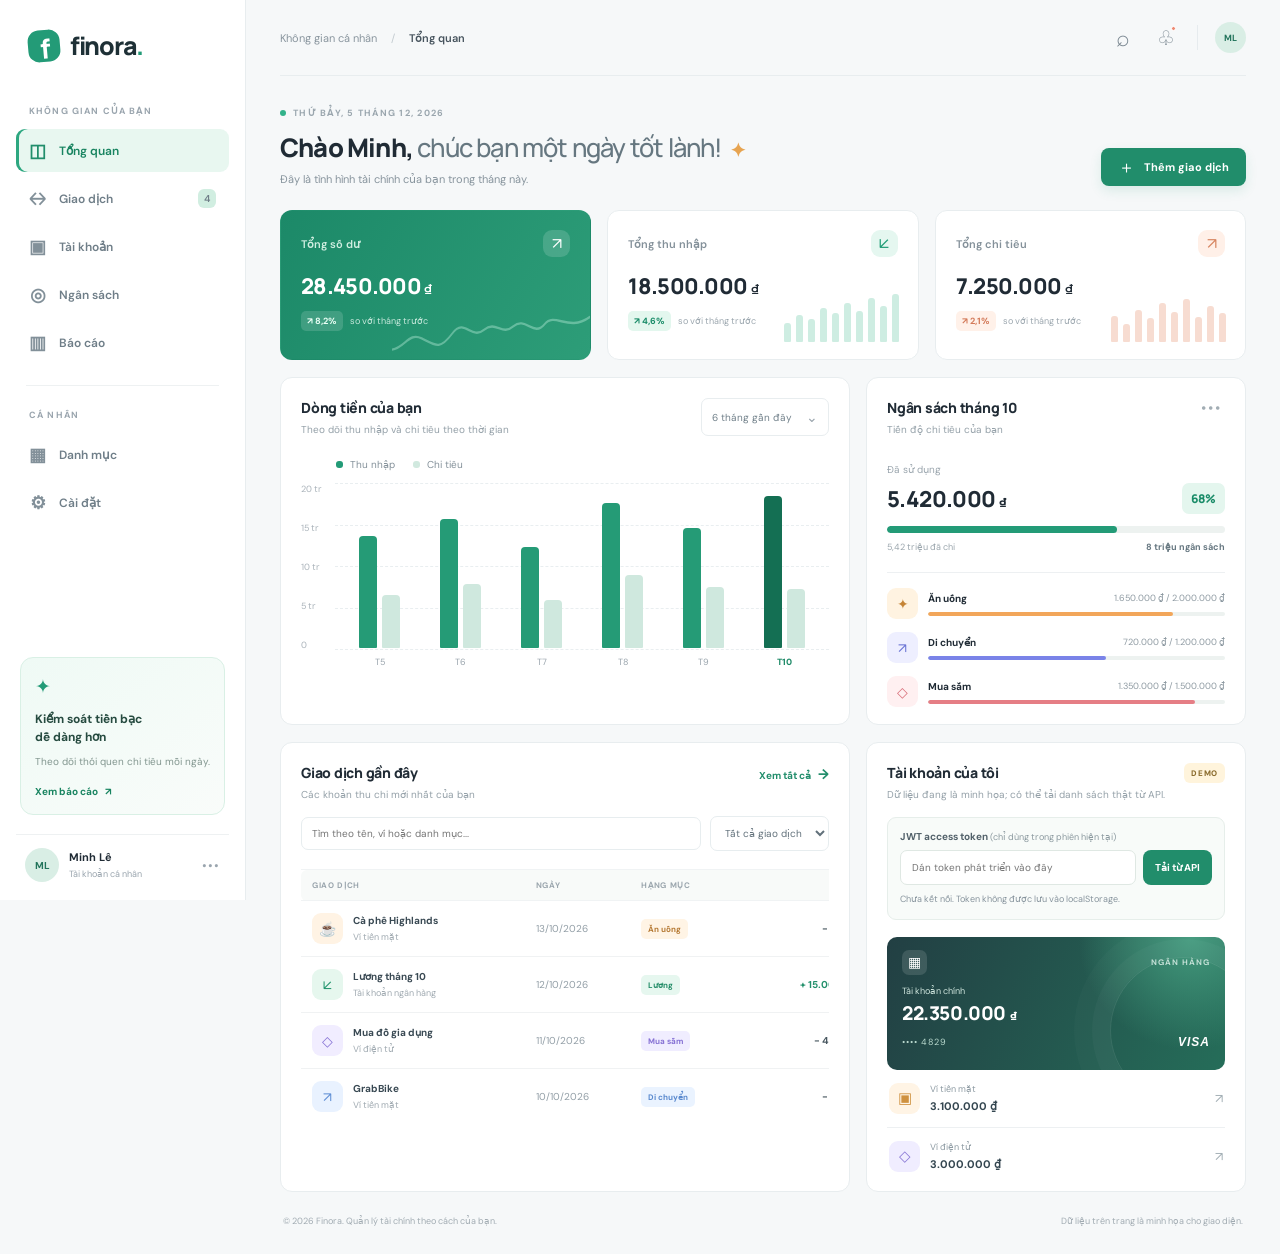
==== frontend-prototype/index.html @ c59db310 "debug v1" ====
<!DOCTYPE html>
<html lang="vi">
<head>
  <meta charset="UTF-8" />
  <meta name="viewport" content="width=device-width, initial-scale=1.0" />
  <title>Finora — Quản lý chi tiêu</title>
  <link rel="stylesheet" href="style.css" />
</head>
<body>
  <div class="app-shell">
    <aside class="sidebar">
      <a class="brand" href="#" aria-label="Finora trang chủ">
        <span class="brand-mark">f</span>
        <span>finora<span class="brand-dot">.</span></span>
      </a>

      <div class="workspace-label">KHÔNG GIAN CỦA BẠN</div>
      <nav class="main-nav" aria-label="Điều hướng chính">
        <a class="nav-item active" href="#overview"><span class="nav-icon">◫</span><span>Tổng quan</span></a>
        <a class="nav-item" href="#transactions"><span class="nav-icon">↔</span><span>Giao dịch</span><span class="nav-count">8</span></a>
        <a class="nav-item" href="#accounts"><span class="nav-icon">▣</span><span>Tài khoản</span></a>
        <a class="nav-item" href="#budgets"><span class="nav-icon">◎</span><span>Ngân sách</span></a>
        <a class="nav-item" href="#reports"><span class="nav-icon">▥</span><span>Báo cáo</span></a>
      </nav>

      <div class="sidebar-separator"></div>
      <div class="workspace-label">CÁ NHÂN</div>
      <nav class="main-nav" aria-label="Cài đặt">
        <a class="nav-item" href="#categories"><span class="nav-icon">▦</span><span>Danh mục</span></a>
        <a class="nav-item" href="#settings"><span class="nav-icon">⚙</span><span>Cài đặt</span></a>
      </nav>

      <div class="sidebar-bottom">
        <div class="help-card">
          <div class="help-icon">✦</div>
          <div class="help-title">Kiểm soát tiền bạc<br />dễ dàng hơn</div>
          <p>Theo dõi thói quen chi tiêu mỗi ngày.</p>
          <a href="#reports">Xem báo cáo <span>↗</span></a>
        </div>
        <div class="profile">
          <div class="avatar">ML</div>
          <div class="profile-copy"><strong>Minh Lê</strong><span>Tài khoản cá nhân</span></div>
          <span class="profile-more">•••</span>
        </div>
      </div>
    </aside>

    <main class="main-content" id="overview">
      <header class="topbar">
        <div class="breadcrumbs">Không gian cá nhân <span>/</span> <strong>Tổng quan</strong></div>
        <div class="top-actions">
          <button class="icon-button" id="searchToggle" type="button" aria-label="Tìm kiếm" aria-expanded="false">⌕</button>
          <button class="icon-button notification" id="notificationButton" type="button" aria-label="Thông báo">♧<i></i></button>
          <div class="quick-search" id="quickSearchPanel" hidden><input id="globalSearch" type="search" placeholder="Tìm giao dịch..." aria-label="Tìm giao dịch toàn trang"></div>
          <div class="top-divider"></div>
          <div class="mini-avatar">ML</div>
        </div>
      </header>

      <section class="welcome-row">
        <div>
          <div class="eyebrow"><span class="eyebrow-dot"></span> <span id="todayLabel">ĐANG TẢI NGÀY...</span></div>
          <h1>Chào Minh, <span>chúc bạn một ngày tốt lành!</span> <span class="wave">✦</span></h1>
          <p class="subtitle">Đây là tình hình tài chính của bạn trong tháng này.</p>
        </div>
        <button class="primary-button" id="addTransactionBtn" type="button"><span>＋</span> Thêm giao dịch</button>
      </section>

      <section class="summary-grid" aria-label="Tóm tắt tài chính">
        <article class="summary-card balance-card">
          <div class="card-top"><span class="card-label">Tổng số dư</span><span class="card-symbol balance-symbol">↗</span></div>
          <div class="amount" id="balanceAmount">28.450.000 <small>₫</small></div>
          <div class="summary-bottom"><span class="trend positive">↗ 8,2%</span><span>so với tháng trước</span></div>
          <div class="balance-sparkline" aria-hidden="true"><svg viewBox="0 0 300 48" preserveAspectRatio="none"><path d="M0 37 C20 35 25 18 45 25 S72 38 91 20 S120 27 139 16 S166 23 184 12 S215 24 231 10 S267 19 300 2" fill="none" stroke="currentColor" stroke-width="2.5" stroke-linecap="round"/></svg></div>
        </article>
        <article class="summary-card">
          <div class="card-top"><span class="card-label">Tổng thu nhập</span><span class="card-symbol income-symbol">↙</span></div>
          <div class="amount" id="incomeAmount">18.500.000 <small>₫</small></div>
          <div class="summary-bottom"><span class="trend positive">↗ 4,6%</span><span>so với tháng trước</span></div>
          <div class="mini-bars income-bars" aria-hidden="true"><i style="height:19px"></i><i style="height:27px"></i><i style="height:23px"></i><i style="height:34px"></i><i style="height:29px"></i><i style="height:39px"></i><i style="height:31px"></i><i style="height:44px"></i><i style="height:36px"></i><i style="height:48px"></i></div>
        </article>
        <article class="summary-card">
          <div class="card-top"><span class="card-label">Tổng chi tiêu</span><span class="card-symbol expense-symbol">↗</span></div>
          <div class="amount" id="expenseAmount">7.250.000 <small>₫</small></div>
          <div class="summary-bottom"><span class="trend negative">↗ 2,1%</span><span>so với tháng trước</span></div>
          <div class="mini-bars expense-bars" aria-hidden="true"><i style="height:26px"></i><i style="height:18px"></i><i style="height:32px"></i><i style="height:24px"></i><i style="height:39px"></i><i style="height:30px"></i><i style="height:43px"></i><i style="height:25px"></i><i style="height:36px"></i><i style="height:29px"></i></div>
        </article>
      </section>

      <section class="middle-grid">
        <article class="panel cashflow-panel" id="reports">
          <div class="panel-heading">
            <div><h2>Dòng tiền của bạn</h2><p>Theo dõi thu nhập và chi tiêu theo thời gian</p></div>
            <button class="select-button" id="chartRangeButton" type="button">6 tháng gần đây <span>⌄</span></button>
          </div>
          <div class="chart-legend"><span><i class="legend-dot income-dot"></i> Thu nhập</span><span><i class="legend-dot expense-dot"></i> Chi tiêu</span></div>
          <div class="chart-area">
            <div class="y-labels"><span>20 tr</span><span>15 tr</span><span>10 tr</span><span>5 tr</span><span>0</span></div>
            <div class="plot-area">
              <div class="grid-lines"><i></i><i></i><i></i><i></i><i></i></div>
              <div class="bar-groups">
                <div class="bar-group"><div class="bar-pair"><i class="bar income" style="height:68%"></i><i class="bar expense" style="height:32%"></i></div><span>T5</span></div>
                <div class="bar-group"><div class="bar-pair"><i class="bar income" style="height:78%"></i><i class="bar expense" style="height:39%"></i></div><span>T6</span></div>
                <div class="bar-group"><div class="bar-pair"><i class="bar income" style="height:61%"></i><i class="bar expense" style="height:29%"></i></div><span>T7</span></div>
                <div class="bar-group"><div class="bar-pair"><i class="bar income" style="height:88%"></i><i class="bar expense" style="height:44%"></i></div><span>T8</span></div>
                <div class="bar-group"><div class="bar-pair"><i class="bar income" style="height:73%"></i><i class="bar expense" style="height:37%"></i></div><span>T9</span></div>
                <div class="bar-group current"><div class="bar-pair"><i class="bar income" style="height:92%"></i><i class="bar expense" style="height:36%"></i></div><span>T10</span></div>
              </div>
            </div>
          </div>
        </article>

        <article class="panel budget-panel" id="budgets">
          <div class="panel-heading">
            <div><h2>Ngân sách tháng 10</h2><p>Tiến độ chi tiêu của bạn</p></div>
            <button class="more-button" aria-label="Tùy chọn">•••</button>
          </div>
          <div class="budget-total-row"><div><span class="muted-label">Đã sử dụng</span><div class="budget-total" id="budgetSpent">5.420.000 <small>₫</small></div></div><div class="budget-percent" id="budgetPercent">68%</div></div>
          <div class="progress-track"><span id="budgetProgress" style="width:68%"></span></div>
          <div class="budget-foot"><span id="budgetFootSpent">5,42 triệu đã chi</span><strong>8 triệu ngân sách</strong></div>
          <div class="budget-divider"></div>
          <div class="category-budget" data-budget-category="Ăn uống" data-budget-limit="2000000" data-budget-spent="1650000">
            <div class="category-icon food-icon">✦</div><div class="category-detail"><div class="category-name"><strong>Ăn uống</strong><span data-budget-amount>1.650.000 ₫ / 2.000.000 ₫</span></div><div class="tiny-progress"><i style="width:82.5%; background:#f2a65a"></i></div></div>
          </div>
          <div class="category-budget" data-budget-category="Di chuyển" data-budget-limit="1200000" data-budget-spent="720000">
            <div class="category-icon travel-icon">↗</div><div class="category-detail"><div class="category-name"><strong>Di chuyển</strong><span data-budget-amount>720.000 ₫ / 1.200.000 ₫</span></div><div class="tiny-progress"><i style="width:60%; background:#7a83e8"></i></div></div>
          </div>
          <div class="category-budget" data-budget-category="Mua sắm" data-budget-limit="1500000" data-budget-spent="1350000">
            <div class="category-icon shop-icon">◇</div><div class="category-detail"><div class="category-name"><strong>Mua sắm</strong><span data-budget-amount>1.350.000 ₫ / 1.500.000 ₫</span></div><div class="tiny-progress"><i style="width:90%; background:#e57e85"></i></div></div>
          </div>
        </article>
      </section>

      <section class="bottom-grid">
        <article class="panel transactions-panel" id="transactions">
          <div class="panel-heading">
            <div><h2>Giao dịch gần đây</h2><p>Các khoản thu chi mới nhất của bạn</p></div>
            <a class="text-link" href="#transactions" id="showAllTransactions">Xem tất cả <span>→</span></a>
          </div>
          <div class="transaction-tools">
            <input id="transactionSearch" type="search" placeholder="Tìm theo tên, ví hoặc danh mục..." aria-label="Tìm giao dịch" />
            <select id="transactionTypeFilter" aria-label="Lọc loại giao dịch">
              <option value="all">Tất cả giao dịch</option>
              <option value="chi">Chỉ khoản chi</option>
              <option value="thu">Chỉ khoản thu</option>
            </select>
          </div>
          <div class="transaction-table-wrap">
            <table>
              <thead><tr><th>GIAO DỊCH</th><th>NGÀY</th><th>HẠNG MỤC</th><th class="align-right">SỐ TIỀN</th></tr></thead>
              <tbody id="transactionRows">
                <tr><td><div class="transaction-title"><span class="transaction-icon food">☕</span><span><strong>Cà phê Highlands</strong><small>Ví tiền mặt</small></span></div></td><td class="date-cell">13/10/2026</td><td><span class="category-pill food-pill">Ăn uống</span></td><td class="align-right amount-out">− 65.000 ₫</td></tr>
                <tr><td><div class="transaction-title"><span class="transaction-icon salary">↙</span><span><strong>Lương tháng 10</strong><small>Tài khoản ngân hàng</small></span></div></td><td class="date-cell">12/10/2026</td><td><span class="category-pill salary-pill">Thu nhập</span></td><td class="align-right amount-in">+ 15.000.000 ₫</td></tr>
                <tr><td><div class="transaction-title"><span class="transaction-icon shopping">◇</span><span><strong>Mua đồ gia dụng</strong><small>Ví điện tử</small></span></div></td><td class="date-cell">11/10/2026</td><td><span class="category-pill shopping-pill">Mua sắm</span></td><td class="align-right amount-out">− 450.000 ₫</td></tr>
                <tr><td><div class="transaction-title"><span class="transaction-icon transport">↗</span><span><strong>GrabBike</strong><small>Ví tiền mặt</small></span></div></td><td class="date-cell">10/10/2026</td><td><span class="category-pill transport-pill">Di chuyển</span></td><td class="align-right amount-out">− 32.000 ₫</td></tr>
              </tbody>
            </table>
          </div>
        </article>
        <article class="panel accounts-panel" id="accounts">
          <div class="panel-heading">
            <div>
              <h2>Tài khoản của tôi</h2>
              <p id="accountsSubtitle">Dữ liệu đang là minh họa; có thể tải danh sách thật từ API.</p>
            </div>
            <span class="api-badge" id="apiBadge">DEMO</span>
          </div>

          <form class="api-connect-panel" id="apiConnectionForm">
            <label for="apiTokenInput">JWT access token <span>(chỉ dùng trong phiên hiện tại)</span></label>
            <div class="api-connect-row">
              <input id="apiTokenInput" name="token" type="password" autocomplete="off" spellcheck="false" placeholder="Dán token phát triển vào đây" required />
              <button class="primary-button api-load-button" id="loadAccountsBtn" type="submit">Tải từ API</button>
            </div>
            <p class="api-connection-status" id="apiConnectionStatus" role="status" aria-live="polite">Chưa kết nối. Token không được lưu vào localStorage.</p>
          </form>

          <div id="demoAccountsContainer">
            <div class="account-card bank-card"><div class="account-top"><span class="account-chip">▦</span><span class="account-type">NGÂN HÀNG</span></div><div class="account-name">Tài khoản chính</div><div class="account-balance" id="bankBalance">22.350.000 <small>₫</small></div><div class="account-bottom"><span>•••• 4829</span><span class="bank-logo">VISA</span></div></div>
            <div class="account-card cash-card"><div class="cash-icon">▣</div><div class="cash-copy"><span>Ví tiền mặt</span><strong id="cashBalance">3.100.000 ₫</strong></div><span class="account-arrow">↗</span></div>
            <div class="account-card wallet-card"><div class="wallet-icon">◇</div><div class="cash-copy"><span>Ví điện tử</span><strong id="walletBalance">3.000.000 ₫</strong></div><span class="account-arrow">↗</span></div>
          </div>
          <div class="api-accounts-container" id="apiAccountsContainer" hidden></div>
        </article>
      </section>
      <footer class="page-footer"><span>© 2026 Finora. Quản lý tài chính theo cách của bạn.</span><span>Dữ liệu trên trang là minh họa cho giao diện.</span></footer>
    </main>
  </div>

  <div class="modal-backdrop" id="transactionModal" aria-hidden="true">
    <section class="transaction-modal" role="dialog" aria-modal="true" aria-labelledby="transactionModalTitle">
      <div class="modal-heading">
        <div><span class="modal-kicker">QUẢN LÝ DÒNG TIỀN</span><h2 id="transactionModalTitle">Thêm giao dịch</h2><p>Thông tin chỉ được lưu trong trình duyệt demo này.</p></div>
        <button type="button" class="modal-close" data-close-modal aria-label="Đóng">×</button>
      </div>
      <form id="transactionForm">
        <div class="form-row form-row-two">
          <label>Loại giao dịch<select id="transactionKind" name="kind" required><option value="chi">Chi tiêu</option><option value="thu">Thu nhập</option></select></label>
          <label>Số tiền (₫)<input id="transactionAmount" name="amount" type="number" min="0.01" max="9999999999999999" step="0.01" placeholder="Ví dụ: 65000" required /></label>
        </div>
        <div class="form-row form-row-two">
          <label>Danh mục<select id="transactionCategory" name="category" required></select></label>
          <label>Tài khoản<select id="transactionAccount" name="account" required><option value="cash">Ví tiền mặt</option><option value="bank">Tài khoản ngân hàng</option><option value="wallet">Ví điện tử</option></select></label>
        </div>
        <div class="form-row form-row-two">
          <label>Ngày giao dịch<input id="transactionDate" name="date" type="date" required /></label>
          <label>Mô tả<input id="transactionDescription" name="description" type="text" maxlength="100" placeholder="Ví dụ: Ăn trưa" required /></label>
        </div>
        <div class="demo-notice"><span>ⓘ</span> Đây là prototype. Dữ liệu được lưu cục bộ trong trình duyệt, chưa gửi lên API.</div>
        <div class="modal-actions"><button type="button" class="secondary-button" data-close-modal>Hủy</button><button type="submit" class="primary-button">Lưu giao dịch</button></div>
      </form>
    </section>
  </div>
  <div class="toast" id="toast" role="status" aria-live="polite"></div>
  <script src="app.js" defer></script>

</body>
</html>
---- frontend-prototype/style.css ----
@import url('https://fonts.googleapis.com/css2?family=DM+Sans:wght@400;500;600;700&family=Manrope:wght@400;500;600;700;800&display=swap');

:root {
  --ink: #202b35;
  --muted: #82909c;
  --line: #e9edf0;
  --panel: #ffffff;
  --bg: #f6f8f9;
  --green: #239b77;
  --green-dark: #187a5d;
  --green-soft: #e5f6ef;
  --navy: #1f3039;
}
* { box-sizing: border-box; }
html { scroll-behavior: smooth; }
body { margin: 0; color: var(--ink); background: var(--bg); font-family: 'DM Sans', sans-serif; font-size: 13px; }
button, a { font: inherit; }
a { color: inherit; text-decoration: none; }
button { cursor: pointer; }
.app-shell { min-height: 100vh; display: grid; grid-template-columns: 246px minmax(0, 1fr); }
.sidebar { background: #fff; border-right: 1px solid #e8edef; min-height: 100vh; padding: 28px 16px 18px; display: flex; flex-direction: column; position: sticky; top: 0; height: 100vh; }
.brand { display: flex; align-items: center; gap: 10px; padding: 0 12px; color: #1e3036; font: 800 25px 'Manrope', sans-serif; letter-spacing: -1.3px; }
.brand-mark { display: grid; place-items: center; height: 32px; width: 32px; border-radius: 11px; background: var(--green); color: white; font: 800 27px 'Manrope', sans-serif; transform: rotate(-5deg); }
.brand-dot { color: var(--green); }
.workspace-label { padding: 0 13px; margin: 42px 0 12px; color: #9aa5ae; font-size: 9px; font-weight: 700; letter-spacing: 1.15px; }
.main-nav { display: grid; gap: 5px; }
.nav-item { display: flex; align-items: center; gap: 13px; height: 43px; padding: 0 13px; color: #6f7e88; border-radius: 9px; font-size: 12px; font-weight: 600; transition: .18s ease; }
.nav-item:hover { background: #f5f8f7; color: var(--green-dark); }
.nav-item.active { color: #188460; background: #e8f7f0; box-shadow: inset 3px 0 #2da780; }
.nav-icon { width: 17px; text-align: center; font-size: 18px; line-height: 1; color: #829099; }
.nav-item.active .nav-icon { color: #218e6b; }
.nav-count { margin-left: auto; background: #d1eee1; border-radius: 6px; padding: 3px 6px; font-size: 10px; }
.sidebar-separator { height: 1px; background: #eef1f2; margin: 21px 10px 0; }
.sidebar-separator + .workspace-label { margin-top: 23px; }
.sidebar-bottom { margin-top: auto; }
.help-card { position: relative; margin: 0 4px 19px; padding: 16px 14px 15px; border: 1px solid #d9f0e5; background: linear-gradient(145deg, #effaf5, #f9fcfa); border-radius: 13px; overflow: hidden; }
.help-icon { color: #239b77; font-size: 19px; margin-bottom: 11px; }
.help-title { color: #264b40; line-height: 1.55; font-weight: 700; font-size: 12px; }
.help-card p { color: #82968f; font-size: 10px; line-height: 1.6; margin: 7px 0 12px; }
.help-card a { color: #188460; font-size: 10px; font-weight: 700; }
.help-card a span { padding-left: 5px; }
.profile { display: flex; align-items: center; gap: 10px; padding: 13px 9px 0; border-top: 1px solid #eef1f2; }
.avatar, .mini-avatar { display: grid; place-items: center; width: 34px; height: 34px; border-radius: 50%; background: #d9eee5; color: #22745b; font-size: 10px; font-weight: 700; }
.profile-copy { display: grid; gap: 4px; min-width: 0; }
.profile-copy strong { font-size: 11px; }
.profile-copy span { color: #9aa5ae; font-size: 9px; }
.profile-more { margin-left: auto; color: #9aa5ae; letter-spacing: 1px; }
.main-content { min-width: 0; padding: 0 34px 22px; max-width: 1700px; width: 100%; margin: 0 auto; }
.topbar { height: 76px; display: flex; justify-content: space-between; align-items: center; border-bottom: 1px solid #e8edef; }
.breadcrumbs { color: #89959e; font-size: 11px; }
.breadcrumbs span { padding: 0 11px; color: #c3cbd0; }
.breadcrumbs strong { color: #47545e; font-weight: 600; }
.top-actions { display: flex; align-items: center; gap: 14px; }
.icon-button { border: 0; background: transparent; color: #7a8791; font-size: 23px; width: 29px; height: 32px; display: grid; place-items: center; position: relative; }
.notification { font-size: 20px; }
.notification i { width: 5px; height: 5px; background: #ed8a73; border: 1px solid white; border-radius: 50%; position: absolute; right: 4px; top: 4px; }
.top-divider { width: 1px; height: 25px; background: #e6ebee; margin: 0 3px; }
.mini-avatar { width: 31px; height: 31px; font-size: 9px; }
.welcome-row { display: flex; align-items: end; justify-content: space-between; gap: 20px; padding: 31px 0 24px; }
.eyebrow { color: #9aa6ae; font-size: 9px; font-weight: 700; letter-spacing: 1.25px; display: flex; gap: 7px; align-items: center; }
.eyebrow-dot { width: 6px; height: 6px; background: #32b28a; border-radius: 50%; }
h1, h2, p { margin-top: 0; }
h1 { font: 800 clamp(21px, 2vw, 27px) 'Manrope', sans-serif; letter-spacing: -.8px; margin: 11px 0 7px; }
h1 > span:first-child { color: #667780; font-weight: 500; }
.wave { color: #e7a451; font-size: 19px; margin-left: 4px; }
.subtitle { color: #87949d; font-size: 11px; margin: 0; }
.primary-button { flex-shrink: 0; display: flex; gap: 9px; align-items: center; border: 0; padding: 12px 17px; background: #218d6b; color: #fff; border-radius: 8px; font-weight: 700; font-size: 11px; box-shadow: 0 5px 12px #1f986d20; }
.primary-button:hover { background: #167657; }
.primary-button span { font-size: 17px; font-weight: 400; line-height: 10px; }
.summary-grid { display: grid; grid-template-columns: repeat(3, minmax(0, 1fr)); gap: 16px; }
.summary-card { min-height: 150px; padding: 19px 20px 16px; border: 1px solid #e8edef; border-radius: 12px; background: #fff; position: relative; overflow: hidden; }
.balance-card { color: #fff; background: linear-gradient(120deg, #1c8968, #2d9d78); border-color: transparent; }
.card-top { display: flex; justify-content: space-between; align-items: center; }
.card-label { color: #84919a; font-size: 11px; font-weight: 600; }
.balance-card .card-label { color: #d0eee1; }
.card-symbol { height: 27px; width: 27px; display: grid; place-items: center; border-radius: 9px; font-size: 16px; }
.balance-symbol { color: white; background: #ffffff26; }
.income-symbol { color: #1e9c75; background: #e5f7f0; }
.expense-symbol { color: #d78560; background: #fff0e8; }
.amount { font: 800 clamp(19px, 1.7vw, 24px) 'Manrope', sans-serif; letter-spacing: -.7px; margin: 14px 0 10px; white-space: nowrap; }
.amount small { font-size: 13px; font-weight: 600; }
.summary-bottom { display: flex; align-items: center; gap: 7px; font-size: 9px; color: #9ca7af; }
.balance-card .summary-bottom { color: #c8e9dd; }
.trend { font-size: 9px; font-weight: 700; padding: 4px 6px; border-radius: 5px; }
.trend.positive { color: #188b67; background: #e3f7ee; }
.balance-card .trend.positive { color: #eafff5; background: #ffffff25; }
.trend.negative { color: #d37a59; background: #fff1e9; }
.balance-sparkline { position: absolute; right: 0; bottom: -1px; width: 64%; height: 45px; color: #d9fff0; opacity: .34; }
.balance-sparkline svg { width: 100%; height: 100%; }
.mini-bars { position: absolute; right: 19px; bottom: 17px; height: 48px; display: flex; align-items: end; gap: 5px; opacity: .82; }
.mini-bars i { display: block; width: 7px; border-radius: 3px 3px 1px 1px; }
.income-bars i { background: #c4eadc; }
.expense-bars i { background: #f6d5c7; }
.middle-grid { display: grid; grid-template-columns: minmax(0, 1.5fr) minmax(340px, 1fr); gap: 16px; margin-top: 17px; }
.panel { background: var(--panel); border: 1px solid #e8edef; border-radius: 12px; padding: 20px; min-width: 0; }
.panel-heading { display: flex; justify-content: space-between; align-items: start; gap: 12px; }
h2 { font: 800 14px 'Manrope', sans-serif; letter-spacing: -.25px; margin: 0 0 6px; }
.panel-heading p { color: #94a0a8; font-size: 10px; margin: 0; }
.select-button { display: flex; align-items: center; gap: 14px; border: 1px solid #e8edef; color: #71808a; background: white; border-radius: 7px; font-size: 10px; padding: 9px 10px; white-space: nowrap; }
.select-button span { font-size: 14px; color: #9aa5ad; }
.chart-legend { display: flex; gap: 18px; margin: 22px 0 12px 35px; color: #84919a; font-size: 10px; }
.chart-legend span { display: flex; align-items: center; gap: 7px; }
.legend-dot { width: 7px; height: 7px; display: inline-block; border-radius: 3px; }
.income-dot { background: #239b77; }.expense-dot { background: #d1e9df; }
.chart-area { display: grid; grid-template-columns: 34px minmax(0, 1fr); height: 185px; }
.y-labels { display: flex; flex-direction: column; justify-content: space-between; color: #aab3ba; font-size: 9px; padding: 0 0 17px; }
.plot-area { position: relative; min-width: 0; }
.grid-lines { position: absolute; inset: 0 0 18px; display: flex; flex-direction: column; justify-content: space-between; }
.grid-lines i { border-top: 1px dashed #e9eef0; width: 100%; }
.bar-groups { position: absolute; inset: 0 4px 0; display: grid; grid-template-columns: repeat(6, 1fr); align-items: stretch; }
.bar-group { display: flex; flex-direction: column; justify-content: end; align-items: center; gap: 8px; color: #9aa5ad; font-size: 9px; z-index: 1; }
.bar-pair { display: flex; align-items: end; justify-content: center; gap: 5px; height: calc(100% - 19px); width: 100%; }
.bar { display: block; width: min(18px, 24%); border-radius: 4px 4px 1px 1px; min-height: 8px; }
.bar.income { background: #259b76; }.bar.expense { background: #cfe8de; }
.bar-group.current span { font-weight: 800; color: #208b69; }
.bar-group.current .income { background: #146f53; }
.budget-panel { padding-bottom: 17px; }
.more-button { border: 0; padding: 0 3px; color: #a2adb4; background: transparent; letter-spacing: 2px; font-size: 15px; }
.budget-total-row { display: flex; justify-content: space-between; align-items: end; margin: 24px 0 12px; }
.muted-label { color: #9aa5ad; font-size: 10px; }
.budget-total { font: 800 22px 'Manrope', sans-serif; letter-spacing: -.6px; margin-top: 7px; }
.budget-total small { font-size: 12px; }
.budget-percent { color: #1a8c68; background: #e4f6ee; border-radius: 7px; padding: 7px 9px; font: 800 12px 'Manrope', sans-serif; }
.progress-track, .tiny-progress { background: #edf2f0; height: 7px; border-radius: 10px; overflow: hidden; }
.progress-track span { display: block; height: 100%; border-radius: 10px; background: #239b77; }
.budget-foot { display: flex; justify-content: space-between; gap: 8px; margin-top: 8px; color: #9ba6ad; font-size: 9px; }
.budget-foot strong { color: #667780; font-weight: 700; }
.budget-divider { height: 1px; background: #edf0f2; margin: 19px 0 15px; }
.category-budget { display: flex; align-items: center; gap: 10px; margin-top: 13px; }
.category-icon { flex-shrink: 0; width: 31px; height: 31px; display: grid; place-items: center; border-radius: 9px; font-size: 14px; }
.food-icon { color: #c58436; background: #fff3e1; }.travel-icon { color: #6a73d4; background: #eeefff; }.shop-icon { color: #d86e79; background: #fff0f1; }
.category-detail { min-width: 0; flex: 1; }
.category-name { display: flex; justify-content: space-between; align-items: center; gap: 8px; margin-bottom: 7px; }
.category-name strong { font-size: 10px; white-space: nowrap; }
.category-name span { color: #8e9aa2; font-size: 9px; white-space: nowrap; }
.tiny-progress { height: 4px; }
.tiny-progress i { display: block; height: 100%; border-radius: 4px; }
.bottom-grid { display: grid; grid-template-columns: minmax(0, 1.5fr) minmax(340px, 1fr); gap: 16px; margin-top: 17px; }
.text-link { font-size: 10px; font-weight: 700; color: #218d6b; white-space: nowrap; padding-top: 2px; }
.text-link span { margin-left: 5px; font-size: 14px; }
.transaction-table-wrap { overflow-x: auto; margin-top: 18px; }
table { width: 100%; min-width: 580px; border-collapse: collapse; }
th { text-align: left; padding: 10px 7px; background: #f8faf9; border-top: 1px solid #f0f3f4; border-bottom: 1px solid #f0f3f4; color: #9aa5ad; font-size: 8px; letter-spacing: .65px; font-weight: 700; }
th:first-child { padding-left: 11px; border-radius: 6px 0 0 6px; }th:last-child { border-radius: 0 6px 6px 0; }
td { padding: 12px 7px; border-bottom: 1px solid #f0f2f3; color: #71808a; font-size: 10px; white-space: nowrap; }
tbody tr:last-child td { border-bottom: 0; }
td:first-child { padding-left: 11px; }
.transaction-title { display: flex; align-items: center; gap: 10px; }
.transaction-icon { display: grid; place-items: center; width: 31px; height: 31px; border-radius: 9px; font-size: 14px; }
.transaction-icon.food { background: #fff3e4; color: #d18c42; }.transaction-icon.salary { background: #e6f7ee; color: #24966f; }.transaction-icon.shopping { background: #f1edff; color: #8570d4; }.transaction-icon.transport { background: #e9f2ff; color: #608fd5; }
.transaction-title > span:last-child { display: grid; gap: 4px; }
.transaction-title strong { color: #394953; font-size: 10px; font-weight: 700; }
.transaction-title small { color: #a0aab1; font-size: 9px; }
.date-cell { color: #929ea6; }
.category-pill { display: inline-block; padding: 5px 7px; border-radius: 5px; font-size: 8px; font-weight: 700; }
.food-pill { color: #b57933; background: #fff4e5; }.salary-pill { color: #218b66; background: #e6f7ef; }.shopping-pill { color: #8570d4; background: #f0edff; }.transport-pill { color: #5989ce; background: #eaf3ff; }
.align-right { text-align: right; }
.amount-out { color: #47565f; font-weight: 700; }.amount-in { color: #22906b; font-weight: 700; }
.accounts-panel { padding-bottom: 15px; }
.bank-card { margin-top: 17px; padding: 13px 15px 12px; color: #fff; border-radius: 10px; background: radial-gradient(circle at 90% 0%, #439a7d, transparent 34%), linear-gradient(115deg, #223f43, #256d59); min-height: 133px; position: relative; overflow: hidden; }
.bank-card:after { content: ''; position: absolute; width: 145px; height: 145px; border: 1px solid #ffffff19; border-radius: 50%; right: -32px; top: 20px; box-shadow: 0 0 0 18px #ffffff07, 0 0 0 36px #ffffff05; }
.account-top { display: flex; align-items: center; justify-content: space-between; position: relative; z-index: 1; }
.account-chip { display: grid; place-items: center; width: 25px; height: 25px; background: #ffffff20; border-radius: 7px; font-size: 14px; }
.account-type { font-size: 8px; letter-spacing: 1px; color: #c4e1d7; font-weight: 700; }
.account-name { margin-top: 10px; color: #d0e6de; font-size: 9px; position: relative; z-index: 1; }
.account-balance { margin-top: 3px; font: 800 19px 'Manrope', sans-serif; position: relative; z-index: 1; letter-spacing: -.4px; }
.account-balance small { font-size: 11px; }
.account-bottom { display: flex; align-items: center; justify-content: space-between; margin-top: 9px; font-size: 9px; color: #b9d9ce; letter-spacing: 1px; position: relative; z-index: 1; }
.bank-logo { font: italic 800 12px Arial, sans-serif; color: #fff; }
.cash-card, .wallet-card { display: flex; align-items: center; gap: 10px; padding: 13px 2px; border-bottom: 1px solid #edf0f2; }
.wallet-card { border-bottom: 0; padding-bottom: 4px; }
.cash-icon, .wallet-icon { width: 31px; height: 31px; display: grid; place-items: center; border-radius: 9px; background: #fff4e5; color: #cf913f; font-size: 15px; }
.wallet-icon { background: #f0edff; color: #8a78d6; }
.cash-copy { flex: 1; display: grid; gap: 4px; }
.cash-copy span { color: #8e9ba3; font-size: 9px; }.cash-copy strong { color: #344650; font-size: 11px; }
.account-arrow { color: #a3afb5; }
.page-footer { padding: 23px 3px 5px; display: flex; justify-content: space-between; gap: 15px; color: #a1abb2; font-size: 9px; }
@media (min-width: 1500px) { .main-content { padding-left: 42px; padding-right: 42px; } .summary-card { min-height: 163px; padding: 22px 23px; } .middle-grid, .bottom-grid { gap: 20px; margin-top: 20px; } .panel { padding: 23px; } .chart-area { height: 210px; } }
@media (max-width: 1150px) { .app-shell { grid-template-columns: 215px minmax(0, 1fr); } .main-content { padding-left: 22px; padding-right: 22px; } .middle-grid, .bottom-grid { grid-template-columns: minmax(0, 1.2fr) minmax(300px, 1fr); } .panel { padding: 16px; } .category-name { align-items: start; flex-direction: column; gap: 4px; } .amount { font-size: 20px; } }
@media (max-width: 900px) { .app-shell { grid-template-columns: 72px minmax(0, 1fr); } .sidebar { padding: 22px 9px 14px; align-items: center; } .brand { padding: 0; } .brand > span:last-child, .workspace-label, .nav-item > span:not(.nav-icon), .sidebar-separator, .help-card, .profile-copy, .profile-more { display: none; } .main-nav { width: 100%; margin-top: 38px; } .nav-item { justify-content: center; padding: 0; } .nav-icon { font-size: 20px; } .sidebar-bottom { width: 100%; } .profile { justify-content: center; padding: 13px 0 0; } .middle-grid, .bottom-grid { grid-template-columns: 1fr; } .category-name { flex-direction: row; align-items: center; } .account-card.bank-card { margin-top: 20px; } }
@media (max-width: 620px) { .main-content { padding: 0 14px 18px; } .topbar { height: 59px; } .breadcrumbs { font-size: 9px; } .top-actions { gap: 6px; } .welcome-row { align-items: start; flex-direction: column; padding: 24px 0 18px; } h1 { line-height: 1.4; font-size: 22px; } .primary-button { align-self: stretch; justify-content: center; } .summary-grid { grid-template-columns: 1fr; gap: 10px; } .summary-card { min-height: 135px; } .amount { font-size: 25px; } .middle-grid, .bottom-grid { gap: 12px; margin-top: 12px; } .panel { padding: 15px 12px; } .panel-heading { align-items: center; } .panel-heading p { max-width: 230px; line-height: 1.5; } .select-button { gap: 6px; padding: 8px; font-size: 9px; } .chart-area { height: 170px; } .chart-legend { margin-top: 20px; } .page-footer { flex-direction: column; line-height: 1.5; } }

/* Prototype interactions */
.quick-search { position: relative; }
.quick-search[hidden] { display: none; }
.quick-search input { width: min(280px, 30vw); border: 1px solid #dfe8e4; border-radius: 8px; padding: 9px 11px; background: #fff; color: var(--ink); font-size: 11px; outline: none; }
.quick-search input:focus, .transaction-tools input:focus, .transaction-tools select:focus, .transaction-modal input:focus, .transaction-modal select:focus { border-color: #4db797; box-shadow: 0 0 0 3px #239b771c; }
.transaction-tools { display: flex; align-items: center; gap: 9px; margin-top: 15px; }
.transaction-tools input, .transaction-tools select { min-width: 0; border: 1px solid #e7edef; border-radius: 7px; padding: 9px 10px; background: #fff; color: #62717b; font: inherit; font-size: 10px; outline: none; }
.transaction-tools input { flex: 1; }
.transaction-tools select { max-width: 160px; }
.empty-row { padding: 30px 12px; text-align: center; color: #8b999f; white-space: normal; }
.modal-backdrop { position: fixed; inset: 0; z-index: 50; display: none; align-items: center; justify-content: center; padding: 20px; background: #142b27a6; backdrop-filter: blur(5px); }
.modal-backdrop.is-open { display: flex; }
.modal-open { overflow: hidden; }
.transaction-modal { width: min(620px, 100%); max-height: min(92vh, 780px); overflow: auto; background: #fff; border: 1px solid #e5eeea; border-radius: 18px; padding: 25px; box-shadow: 0 22px 80px #0a251f44; animation: modal-enter .18s ease-out; }
@keyframes modal-enter { from { opacity: 0; transform: translateY(8px) scale(.99); } to { opacity: 1; transform: translateY(0) scale(1); } }
.modal-heading { display: flex; align-items: flex-start; justify-content: space-between; gap: 16px; margin-bottom: 22px; }
.modal-kicker { color: #239b77; letter-spacing: 1.3px; font-size: 9px; font-weight: 800; }
.modal-heading h2 { margin: 6px 0; font-size: 22px; }
.modal-heading p { margin: 0; color: #8b999f; font-size: 11px; line-height: 1.6; }
.modal-close { width: 34px; height: 34px; flex: 0 0 auto; border: 0; border-radius: 9px; background: #f4f7f6; color: #65746e; font-size: 24px; line-height: 1; }
.form-row { display: grid; gap: 14px; margin-bottom: 15px; }
.form-row-two { grid-template-columns: repeat(2, minmax(0, 1fr)); }
.transaction-modal label { display: grid; gap: 8px; color: #53645f; font-size: 11px; font-weight: 700; }
.transaction-modal input, .transaction-modal select { width: 100%; min-width: 0; border: 1px solid #e1e9e6; border-radius: 8px; padding: 11px 12px; color: #354740; background: #fff; font: inherit; font-size: 12px; outline: none; }
.demo-notice { display: flex; align-items: flex-start; gap: 9px; margin: 21px 0; padding: 12px; border: 1px solid #dcefe6; background: #f3fbf7; color: #547b6d; border-radius: 9px; font-size: 10px; line-height: 1.6; }
.demo-notice span { color: #239b77; font-size: 15px; }
.modal-actions { display: flex; justify-content: flex-end; gap: 10px; padding-top: 15px; border-top: 1px solid #edf1ef; }
.secondary-button { border: 1px solid #e2e9e6; background: #fff; color: #5d6b65; border-radius: 8px; padding: 11px 17px; font-size: 11px; font-weight: 700; }
.modal-actions .primary-button { justify-content: center; min-width: 145px; }
.toast { position: fixed; z-index: 70; left: 50%; bottom: 22px; max-width: min(520px, calc(100vw - 28px)); padding: 12px 16px; border: 1px solid #d4e9df; border-radius: 10px; background: #1f3a32; color: #fff; font-size: 12px; line-height: 1.5; box-shadow: 0 12px 38px #162e2833; opacity: 0; pointer-events: none; transform: translate(-50%, 10px); transition: opacity .18s ease, transform .18s ease; }
.toast.is-visible { opacity: 1; transform: translate(-50%, 0); }
.nav-item:focus-visible, button:focus-visible, a:focus-visible { outline: 3px solid #78ceb0; outline-offset: 2px; }
@media (max-width: 620px) { .quick-search { position: absolute; top: 58px; right: 14px; z-index: 10; } .quick-search input { width: min(265px, calc(100vw - 100px)); box-shadow: 0 8px 22px #1d3e3218; } .transaction-tools { flex-direction: column; align-items: stretch; } .transaction-tools select { max-width: none; } .transaction-modal { padding: 20px 16px; border-radius: 14px; } .form-row-two { grid-template-columns: 1fr; gap: 13px; } .modal-heading h2 { font-size: 19px; } }


/* API account-list integration */
.api-badge { flex-shrink: 0; border-radius: 6px; padding: 5px 7px; color: #8a6b2c; background: #fff4dc; font-size: 8px; font-weight: 800; letter-spacing: .7px; }
.api-badge.is-connected { color: #187a5d; background: #e5f6ef; }
.api-connect-panel { margin-top: 16px; padding: 12px; border: 1px solid #e6eeea; background: #f8fbf9; border-radius: 9px; }
.api-connect-panel label { display: block; margin-bottom: 7px; font-size: 10px; font-weight: 700; color: #52616a; }
.api-connect-panel label span { color: #8b999f; font-size: 9px; font-weight: 400; }
.api-connect-row { display: flex; gap: 7px; align-items: stretch; }
.api-connect-row input { min-width: 0; flex: 1; border: 1px solid #dfe8e3; border-radius: 7px; background: #fff; padding: 10px 11px; color: #344650; font: inherit; font-size: 10px; outline: none; }
.api-connect-row input:focus { border-color: #239b77; box-shadow: 0 0 0 3px #239b7718; }
.api-load-button { justify-content: center; padding: 10px 12px; font-size: 10px; box-shadow: none; }
.api-load-button:disabled { opacity: .65; cursor: wait; }
.api-connection-status { color: #87949d; font-size: 9px; line-height: 1.5; margin: 8px 0 0; overflow-wrap: anywhere; }
.api-connection-status.is-error { color: #b84b48; }
.api-connection-status.is-success { color: #188460; }
.api-accounts-container { margin-top: 13px; display: grid; gap: 8px; }
.api-account-card { display: flex; align-items: center; gap: 11px; padding: 12px 10px; border: 1px solid #edf1ef; border-radius: 9px; background: #fff; }
.api-account-icon { flex-shrink: 0; width: 34px; height: 34px; display: grid; place-items: center; border-radius: 10px; color: #218d6b; background: #e5f6ef; font-size: 15px; }
.api-account-copy { flex: 1; min-width: 0; display: grid; gap: 5px; }
.api-account-name { color: #344650; font-size: 11px; font-weight: 700; overflow-wrap: anywhere; }
.api-account-meta { color: #8e9ba3; font-size: 9px; }
.api-account-balance { flex-shrink: 0; text-align: right; color: #1f3039; font: 800 12px 'Manrope', sans-serif; overflow-wrap: anywhere; }
.api-empty-state { padding: 20px 10px; text-align: center; color: #8e9ba3; font-size: 10px; }
@media (max-width: 620px) { .api-connect-row { flex-direction: column; } .api-load-button { width: 100%; } .api-account-card { align-items: start; } .api-account-balance { max-width: 42%; font-size: 10px; } }
.api-accounts-container[hidden] { display: none; }
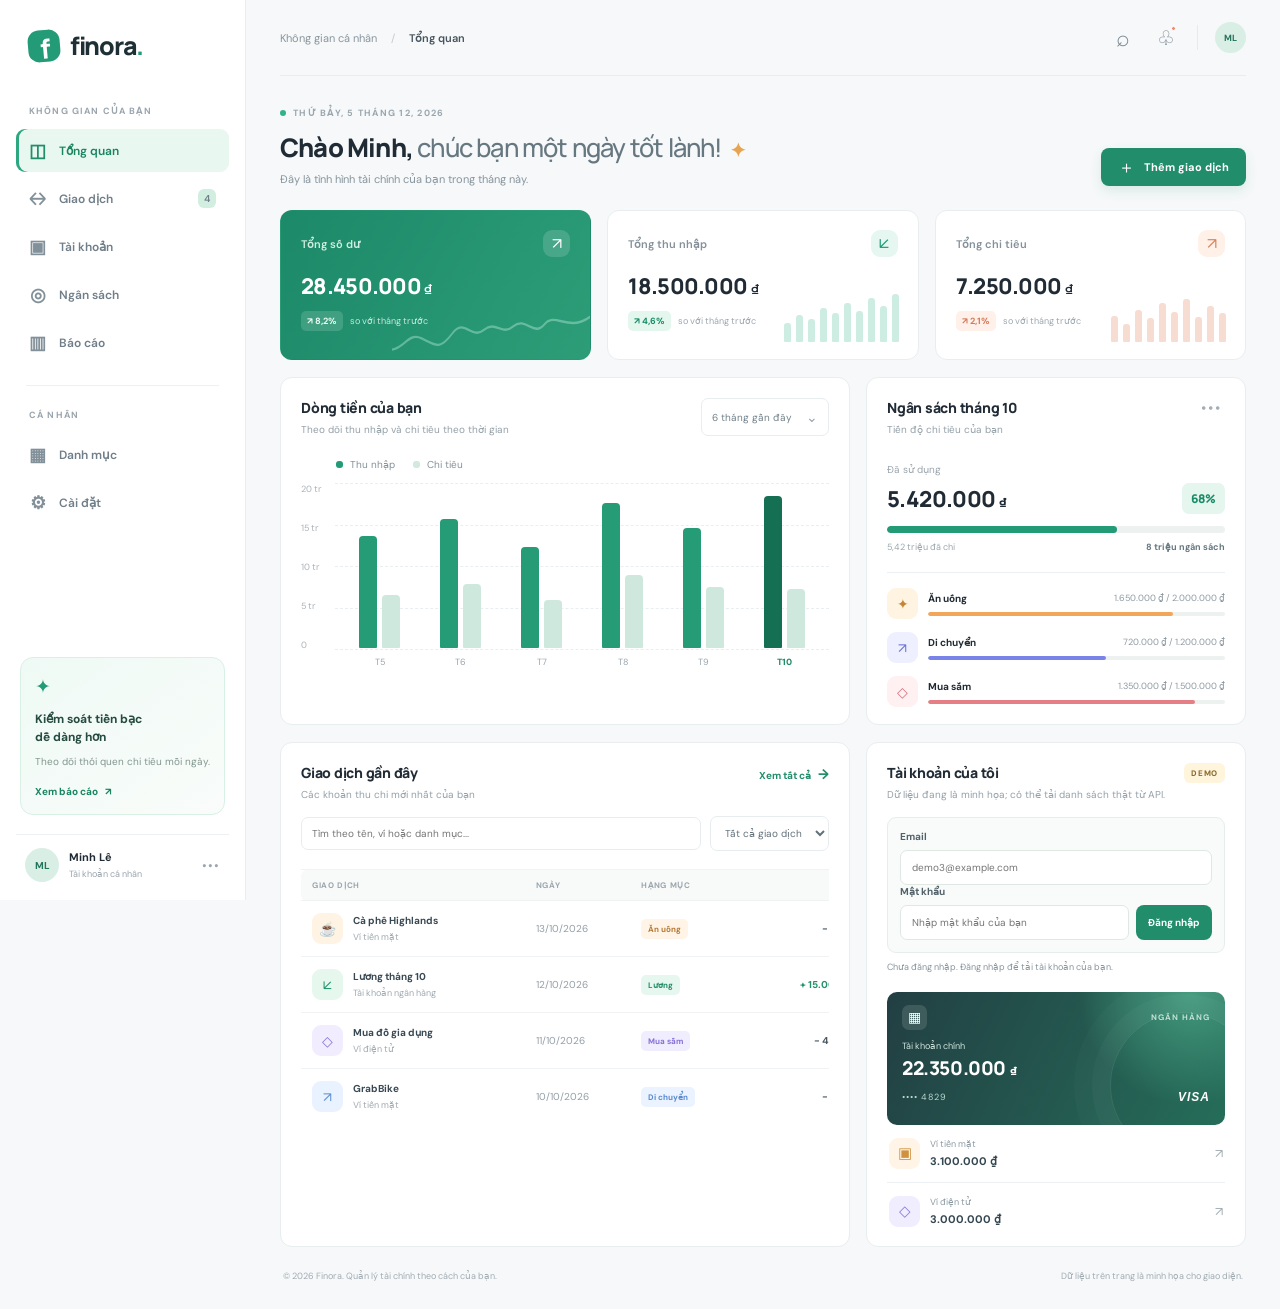
==== commit 96624e3f: "feat: connect Finora account and transfer UI to backend API" ====
--- a/frontend-prototype/index.html
+++ b/frontend-prototype/index.html
@@ -166,13 +166,53 @@
             <span class="api-badge" id="apiBadge">DEMO</span>
           </div>
 
-          <form class="api-connect-panel" id="apiConnectionForm">
-            <label for="apiTokenInput">JWT access token <span>(chỉ dùng trong phiên hiện tại)</span></label>
+          <form class="api-connect-panel" id="loginForm">
+            <label for="loginEmail">Email</label>
             <div class="api-connect-row">
-              <input id="apiTokenInput" name="token" type="password" autocomplete="off" spellcheck="false" placeholder="Dán token phát triển vào đây" required />
-              <button class="primary-button api-load-button" id="loadAccountsBtn" type="submit">Tải từ API</button>
-            </div>
-            <p class="api-connection-status" id="apiConnectionStatus" role="status" aria-live="polite">Chưa kết nối. Token không được lưu vào localStorage.</p>
+              <input id="loginEmail" name="email" type="email" maxlength="254" autocomplete="username" placeholder="demo3@example.com" required />
+            </div>
+            <label for="loginPassword">Mật khẩu</label>
+            <div class="api-connect-row">
+              <input id="loginPassword" name="matKhau" type="password" autocomplete="current-password" required placeholder="Nhập mật khẩu của bạn" />
+              <button class="primary-button api-load-button" id="loginBtn" type="submit">Đăng nhập</button>
+            </div>
+          </form>
+
+          <div class="api-connect-panel api-session-panel" id="apiSessionPanel" hidden>
+            <div class="api-session-row">
+              <div class="api-session-user">
+                <strong id="apiUserName">Đã đăng nhập</strong>
+                <span id="apiUserEmail"></span>
+              </div>
+              <div class="api-session-actions">
+                <button class="api-secondary-button" id="refreshAccountsBtn" type="button">Tải lại tài khoản</button>
+                <button class="api-secondary-button" id="logoutBtn" type="button">Đăng xuất</button>
+              </div>
+            </div>
+          </div>
+          <p class="api-connection-status" id="apiConnectionStatus" role="status" aria-live="polite">Chưa đăng nhập. Đăng nhập để tải tài khoản của bạn.</p>
+
+          <form class="api-create-account-panel" id="createAccountForm" hidden>
+            <div class="api-create-heading">
+              <div><h3>Tạo tài khoản</h3><p>Tài khoản sẽ được lưu vào MySQL qua API.</p></div>
+            </div>
+            <div class="api-create-fields">
+              <label for="newAccountName">Tên tài khoản
+                <input id="newAccountName" name="tenTk" type="text" maxlength="100" required placeholder="Ví dụ: Ví tiết kiệm" />
+              </label>
+              <label for="newAccountType">Loại tài khoản
+                <select id="newAccountType" name="loaiTk" required>
+                  <option value="cash">Ví tiền mặt</option>
+                  <option value="bank">Tài khoản ngân hàng</option>
+                  <option value="wallet">Ví điện tử</option>
+                </select>
+              </label>
+              <label for="newAccountOpeningBalance">Số dư ban đầu (VND)
+                <input id="newAccountOpeningBalance" name="soDuBanDau" type="number" min="0" max="9999999999999999.99" step="0.01" value="0" required />
+              </label>
+            </div>
+            <button class="primary-button api-create-button" id="createAccountButton" type="submit">Tạo tài khoản</button>
+            <p class="api-connection-status" id="createAccountStatus" role="status" aria-live="polite">Kết nối API trước khi tạo tài khoản.</p>
           </form>
 
           <div id="demoAccountsContainer">
--- a/frontend-prototype/style.css
+++ b/frontend-prototype/style.css
@@ -239,3 +239,30 @@
 .api-empty-state { padding: 20px 10px; text-align: center; color: #8e9ba3; font-size: 10px; }
 @media (max-width: 620px) { .api-connect-row { flex-direction: column; } .api-load-button { width: 100%; } .api-account-card { align-items: start; } .api-account-balance { max-width: 42%; font-size: 10px; } }
 .api-accounts-container[hidden] { display: none; }
+
+
+/* API-backed account creation */
+.api-create-account-panel { margin-top: 12px; padding: 12px; border: 1px solid #e6eeea; border-radius: 9px; background: #fff; }
+.api-create-account-panel[hidden] { display: none; }
+.api-create-heading h3 { margin: 0; color: #344650; font-size: 12px; }
+.api-create-heading p { margin: 4px 0 10px; color: #87949d; font-size: 9px; line-height: 1.5; }
+.api-create-fields { display: grid; grid-template-columns: 1fr 1fr; gap: 10px; }
+.api-create-fields label { display: grid; gap: 6px; color: #52616a; font-size: 10px; font-weight: 700; }
+.api-create-fields label:first-child { grid-column: 1 / -1; }
+.api-create-fields input, .api-create-fields select { min-width: 0; width: 100%; box-sizing: border-box; border: 1px solid #dfe8e3; border-radius: 7px; background: #fff; padding: 10px 11px; color: #344650; font: inherit; font-size: 11px; outline: none; }
+.api-create-fields input:focus, .api-create-fields select:focus { border-color: #239b77; box-shadow: 0 0 0 3px #239b7718; }
+.api-create-button { justify-content: center; width: 100%; margin-top: 10px; padding: 10px 12px; box-shadow: none; font-size: 10px; }
+.api-create-button:disabled { opacity: .65; cursor: wait; }
+@media (max-width: 620px) { .api-create-fields { grid-template-columns: 1fr; } .api-create-fields label:first-child { grid-column: auto; } }
+
+/* API login/session controls */
+.api-session-panel[hidden] { display: none; }
+.api-session-row { display: flex; align-items: center; justify-content: space-between; gap: 12px; }
+.api-session-user { display: grid; gap: 4px; min-width: 0; }
+.api-session-user strong { color: #344650; font-size: 11px; overflow-wrap: anywhere; }
+.api-session-user span { color: #87949d; font-size: 10px; overflow-wrap: anywhere; }
+.api-session-actions { display: flex; align-items: center; justify-content: flex-end; gap: 7px; flex-wrap: wrap; }
+.api-secondary-button { border: 1px solid #dfe8e3; padding: 10px 12px; background: #fff; color: #344650; border-radius: 8px; font-weight: 700; font-size: 10px; }
+.api-secondary-button:hover { border-color: #239b77; color: #167657; }
+.api-secondary-button:disabled { opacity: .65; cursor: wait; }
+@media (max-width: 620px) { .api-session-row { align-items: stretch; flex-direction: column; } .api-session-actions { display: grid; grid-template-columns: 1fr 1fr; } .api-secondary-button { justify-content: center; } }
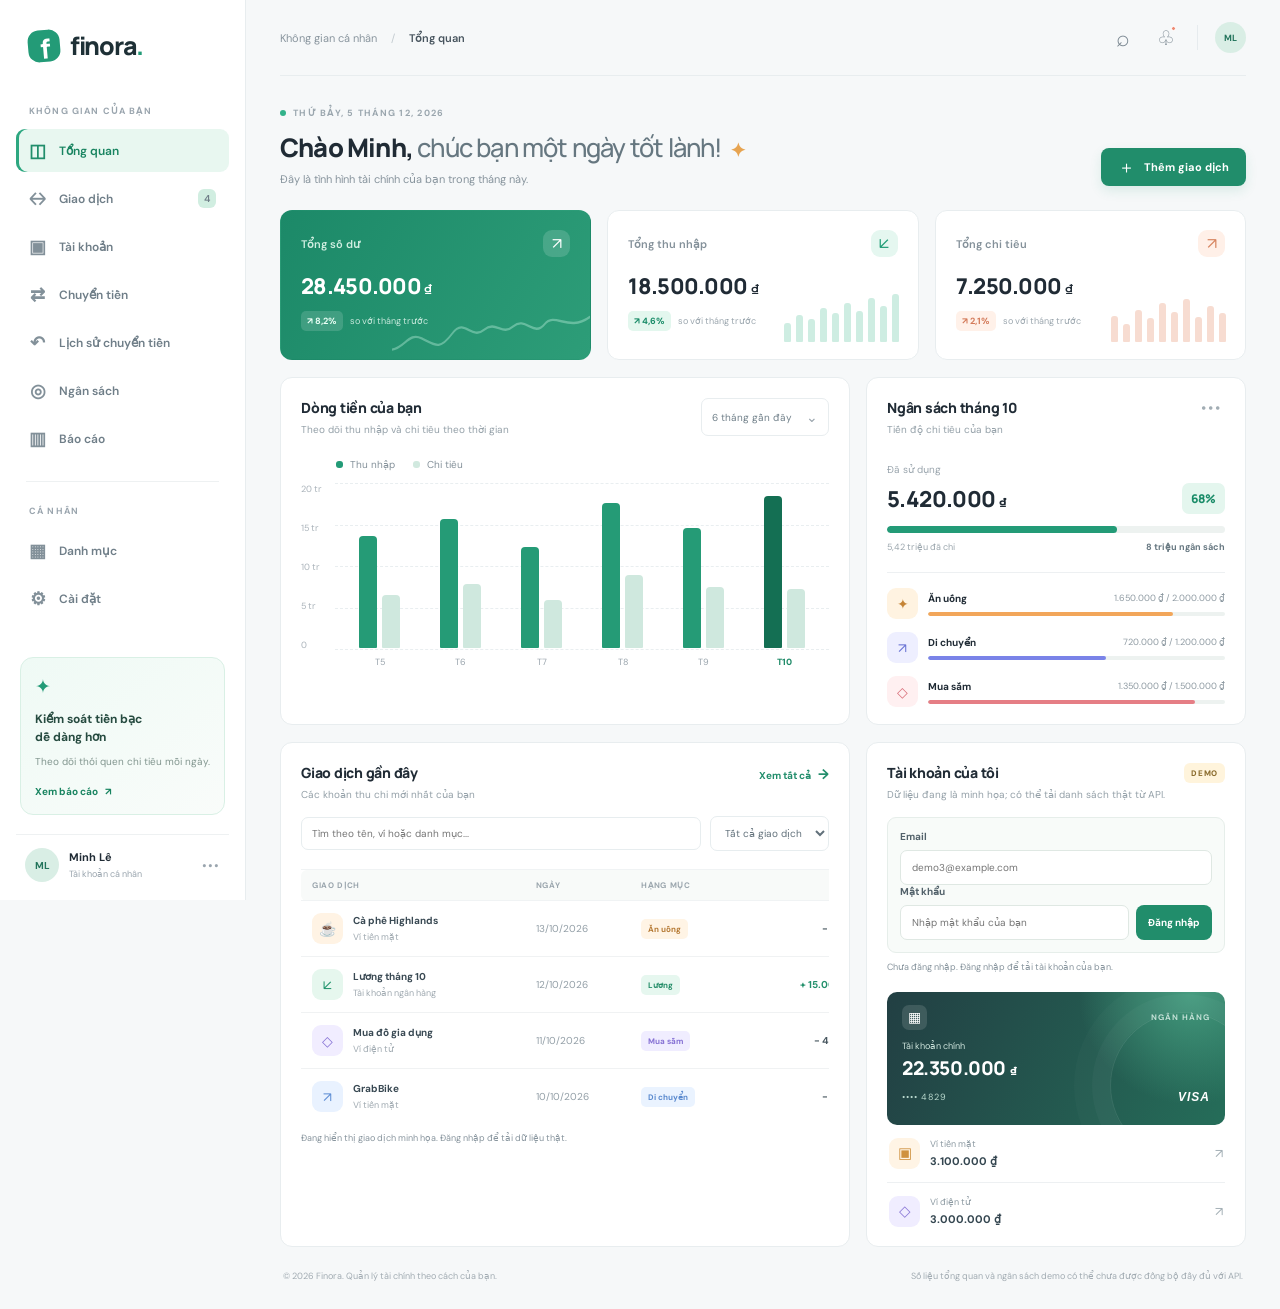
==== commit 3346e982: "feat: add budget management API" ====
--- a/frontend-prototype/index.html
+++ b/frontend-prototype/index.html
@@ -19,6 +19,8 @@
         <a class="nav-item active" href="#overview"><span class="nav-icon">◫</span><span>Tổng quan</span></a>
         <a class="nav-item" href="#transactions"><span class="nav-icon">↔</span><span>Giao dịch</span><span class="nav-count">8</span></a>
         <a class="nav-item" href="#accounts"><span class="nav-icon">▣</span><span>Tài khoản</span></a>
+        <a class="nav-item" href="#apiTransferPanel"><span class="nav-icon">⇄</span><span>Chuyển tiền</span></a>
+        <a class="nav-item" href="#transferHistoryPanel"><span class="nav-icon">↶</span><span>Lịch sử chuyển tiền</span></a>
         <a class="nav-item" href="#budgets"><span class="nav-icon">◎</span><span>Ngân sách</span></a>
         <a class="nav-item" href="#reports"><span class="nav-icon">▥</span><span>Báo cáo</span></a>
       </nav>
@@ -134,7 +136,7 @@
       <section class="bottom-grid">
         <article class="panel transactions-panel" id="transactions">
           <div class="panel-heading">
-            <div><h2>Giao dịch gần đây</h2><p>Các khoản thu chi mới nhất của bạn</p></div>
+            <div><h2>Giao dịch gần đây</h2><p id="transactionListSubtitle">Các khoản thu chi mới nhất của bạn</p></div>
             <a class="text-link" href="#transactions" id="showAllTransactions">Xem tất cả <span>→</span></a>
           </div>
           <div class="transaction-tools">
@@ -156,6 +158,7 @@
               </tbody>
             </table>
           </div>
+          <p class="api-connection-status" id="transactionListStatus" role="status" aria-live="polite">Đang hiển thị giao dịch minh họa. Đăng nhập để tải dữ liệu thật.</p>
         </article>
         <article class="panel accounts-panel" id="accounts">
           <div class="panel-heading">
@@ -223,14 +226,90 @@
           <div class="api-accounts-container" id="apiAccountsContainer" hidden></div>
         </article>
       </section>
-      <footer class="page-footer"><span>© 2026 Finora. Quản lý tài chính theo cách của bạn.</span><span>Dữ liệu trên trang là minh họa cho giao diện.</span></footer>
+      <section class="panel api-transfer-panel" id="apiTransferPanel" hidden>
+        <div class="panel-heading">
+          <div>
+            <h2>Chuyển tiền giữa các tài khoản</h2>
+            <p>Giao dịch được xử lý bởi backend C# và lưu trong MySQL.</p>
+          </div>
+          <span class="api-badge is-connected">API</span>
+        </div>
+        <form id="transferForm" class="api-transfer-form">
+          <div class="api-transfer-fields">
+            <label for="transferSourceId">Tài khoản nguồn
+              <select id="transferSourceId" name="tkNguonId" required>
+                <option value="">Chọn tài khoản nguồn</option>
+              </select>
+            </label>
+            <label for="transferDestinationId">Tài khoản đích
+              <select id="transferDestinationId" name="tkDichId" required>
+                <option value="">Chọn tài khoản đích</option>
+              </select>
+            </label>
+            <label for="transferAmount">Số tiền (VND)
+              <input id="transferAmount" name="soTien" type="number" min="0.01" max="9999999999999999.99" step="0.01" placeholder="Ví dụ: 100000" required />
+            </label>
+            <label for="transferDescription">Mô tả (không bắt buộc)
+              <input id="transferDescription" name="moTa" type="text" maxlength="250" placeholder="Ví dụ: Chuyển tiền tiết kiệm" />
+            </label>
+          </div>
+          <div class="api-transfer-actions">
+            <button class="primary-button api-transfer-button" id="transferButton" type="submit" disabled>Chuyển tiền</button>
+            <span class="api-transfer-hint">Mỗi yêu cầu sử dụng Idempotency-Key để tránh xử lý trùng khi gửi lại.</span>
+          </div>
+          <p class="api-connection-status" id="transferStatus" role="status" aria-live="polite">Đăng nhập và tải ít nhất hai tài khoản để chuyển tiền.</p>
+        </form>
+      </section>
+      <section class="panel api-history-panel" id="transferHistoryPanel" hidden>
+        <div class="panel-heading">
+          <div>
+            <h2>Lịch sử chuyển tiền</h2>
+            <p>Hiển thị tối đa 50 giao dịch gần nhất của tài khoản đang đăng nhập.</p>
+          </div>
+          <button class="api-secondary-button" id="refreshTransferHistoryBtn" type="button">Tải lại lịch sử</button>
+        </div>
+        <p class="api-connection-status" id="transferHistoryStatus" role="status" aria-live="polite">Đăng nhập để tải lịch sử chuyển tiền.</p>
+        <div class="api-history-table-wrap">
+          <table class="api-history-table">
+            <thead>
+              <tr><th>MÃ</th><th>THỜI GIAN</th><th>CHUYỂN TỪ</th><th>CHUYỂN ĐẾN</th><th class="align-right">SỐ TIỀN</th><th>MÔ TẢ</th></tr>
+            </thead>
+            <tbody id="transferHistoryRows">
+              <tr><td colspan="6" class="empty-row">Đăng nhập để xem lịch sử chuyển tiền.</td></tr>
+            </tbody>
+          </table>
+        </div>
+      </section>
+
+      <section class="panel api-categories-panel" id="categories" hidden>
+        <div class="panel-heading">
+          <div><h2>Danh mục thu nhập và chi tiêu</h2><p>Danh mục thuộc người dùng đang đăng nhập và được lưu trong MySQL.</p></div>
+          <button class="api-secondary-button" id="refreshCategoriesBtn" type="button">Tải lại danh mục</button>
+        </div>
+        <p class="api-connection-status" id="categoryApiStatus" role="status" aria-live="polite">Đăng nhập để quản lý danh mục.</p>
+        <div class="api-category-list" id="apiCategoryList"></div>
+        <form class="api-category-form" id="createCategoryForm">
+          <label for="newCategoryName">Tên danh mục
+            <input id="newCategoryName" name="tenDanhMuc" type="text" maxlength="100" required placeholder="Ví dụ: Lương, Ăn uống, Di chuyển" />
+          </label>
+          <label for="newCategoryKind">Loại giao dịch
+            <select id="newCategoryKind" name="loaiGd" required>
+              <option value="chi">Chi tiêu</option>
+              <option value="thu">Thu nhập</option>
+            </select>
+          </label>
+          <button class="primary-button api-create-button" id="createCategoryButton" type="submit">Tạo danh mục</button>
+        </form>
+      </section>
+
+      <footer class="page-footer"><span>© 2026 Finora. Quản lý tài chính theo cách của bạn.</span><span>Số liệu tổng quan và ngân sách demo có thể chưa được đồng bộ đầy đủ với API.</span></footer>
     </main>
   </div>
 
   <div class="modal-backdrop" id="transactionModal" aria-hidden="true">
     <section class="transaction-modal" role="dialog" aria-modal="true" aria-labelledby="transactionModalTitle">
       <div class="modal-heading">
-        <div><span class="modal-kicker">QUẢN LÝ DÒNG TIỀN</span><h2 id="transactionModalTitle">Thêm giao dịch</h2><p>Thông tin chỉ được lưu trong trình duyệt demo này.</p></div>
+        <div><span class="modal-kicker">QUẢN LÝ DÒNG TIỀN</span><h2 id="transactionModalTitle">Thêm giao dịch</h2><p>Giao dịch được lưu qua API và cập nhật số dư trên MySQL.</p></div>
         <button type="button" class="modal-close" data-close-modal aria-label="Đóng">×</button>
       </div>
       <form id="transactionForm">
@@ -239,15 +318,16 @@
           <label>Số tiền (₫)<input id="transactionAmount" name="amount" type="number" min="0.01" max="9999999999999999" step="0.01" placeholder="Ví dụ: 65000" required /></label>
         </div>
         <div class="form-row form-row-two">
-          <label>Danh mục<select id="transactionCategory" name="category" required></select></label>
-          <label>Tài khoản<select id="transactionAccount" name="account" required><option value="cash">Ví tiền mặt</option><option value="bank">Tài khoản ngân hàng</option><option value="wallet">Ví điện tử</option></select></label>
+          <label>Danh mục<select id="transactionCategory" name="category" required><option value="">Đăng nhập để tải danh mục</option></select></label>
+          <label>Tài khoản<select id="transactionAccount" name="account" required><option value="">Đăng nhập để tải tài khoản</option></select></label>
         </div>
         <div class="form-row form-row-two">
           <label>Ngày giao dịch<input id="transactionDate" name="date" type="date" required /></label>
-          <label>Mô tả<input id="transactionDescription" name="description" type="text" maxlength="100" placeholder="Ví dụ: Ăn trưa" required /></label>
-        </div>
-        <div class="demo-notice"><span>ⓘ</span> Đây là prototype. Dữ liệu được lưu cục bộ trong trình duyệt, chưa gửi lên API.</div>
-        <div class="modal-actions"><button type="button" class="secondary-button" data-close-modal>Hủy</button><button type="submit" class="primary-button">Lưu giao dịch</button></div>
+          <label>Mô tả (không bắt buộc)<input id="transactionDescription" name="description" type="text" maxlength="250" placeholder="Ví dụ: Ăn trưa" /></label>
+        </div>
+        <div class="demo-notice" id="transactionCategoryHint"><span>ⓘ</span> Danh mục và tài khoản được tải từ API. Nếu chưa có danh mục phù hợp, hãy tạo tại mục Danh mục.</div>
+        <p class="api-connection-status" id="transactionApiStatus" role="status" aria-live="polite"></p>
+        <div class="modal-actions"><button type="button" class="secondary-button" id="openCategoriesBtn">Quản lý danh mục</button><button type="button" class="secondary-button" data-close-modal>Hủy</button><button type="submit" class="primary-button" id="saveTransactionButton">Lưu giao dịch</button></div>
       </form>
     </section>
   </div>
--- a/frontend-prototype/style.css
+++ b/frontend-prototype/style.css
@@ -266,3 +266,57 @@
 .api-secondary-button:hover { border-color: #239b77; color: #167657; }
 .api-secondary-button:disabled { opacity: .65; cursor: wait; }
 @media (max-width: 620px) { .api-session-row { align-items: stretch; flex-direction: column; } .api-session-actions { display: grid; grid-template-columns: 1fr 1fr; } .api-secondary-button { justify-content: center; } }
+
+/* API-backed transfer form */
+.api-transfer-panel { margin-top: 17px; padding: 20px; }
+.api-transfer-panel[hidden], .api-create-account-panel[hidden], .api-session-panel[hidden], .api-accounts-container[hidden], #demoAccountsContainer[hidden] { display: none !important; }
+.api-transfer-form { margin-top: 16px; }
+.api-transfer-fields { display: grid; grid-template-columns: repeat(2, minmax(0, 1fr)); gap: 14px; }
+.api-transfer-fields label { display: grid; gap: 7px; color: #52616a; font-size: 10px; font-weight: 700; }
+.api-transfer-fields input, .api-transfer-fields select { width: 100%; min-width: 0; border: 1px solid #dfe8e3; border-radius: 8px; padding: 11px 12px; color: #344650; background: #fff; font: inherit; font-size: 11px; outline: none; }
+.api-transfer-fields input:focus, .api-transfer-fields select:focus { border-color: #239b77; box-shadow: 0 0 0 3px #239b7718; }
+.api-transfer-actions { display: flex; align-items: center; flex-wrap: wrap; gap: 12px; margin-top: 16px; }
+.api-transfer-button { justify-content: center; min-width: 160px; }
+.api-transfer-button:disabled { opacity: .55; cursor: not-allowed; }
+.api-transfer-hint { flex: 1; color: #87949d; font-size: 10px; line-height: 1.6; }
+@media (max-width: 620px) { .api-transfer-panel { padding: 15px 12px; } .api-transfer-fields { grid-template-columns: 1fr; gap: 12px; } .api-transfer-actions { align-items: stretch; flex-direction: column; } .api-transfer-button { width: 100%; } }
+
+
+
+/* API-backed transfer history */
+.api-history-panel { margin-top: 17px; padding: 20px; }
+.api-history-panel[hidden] { display: none !important; }
+.api-history-panel .panel-heading { align-items: center; }
+.api-history-table-wrap { margin-top: 12px; width: 100%; overflow-x: auto; border: 1px solid #edf1ef; border-radius: 9px; }
+.api-history-table { width: 100%; min-width: 760px; border-collapse: collapse; background: #fff; }
+.api-history-table th { padding: 12px 13px; text-align: left; color: #84929a; background: #f8fbf9; font-size: 8px; font-weight: 800; letter-spacing: .6px; white-space: nowrap; }
+.api-history-table td { padding: 12px 13px; border-top: 1px solid #edf1ef; color: #43534d; font-size: 10px; vertical-align: top; }
+.api-history-table td:first-child { color: #718078; font-weight: 700; white-space: nowrap; }
+.api-history-table .history-account-id { display: block; margin-top: 4px; color: #91a098; font-size: 9px; }
+.api-history-table .amount-out { color: #bd5757; font-weight: 800; white-space: nowrap; }
+.api-history-table .empty-row { padding: 22px 12px; text-align: center; color: #87949d; }
+@media (max-width: 620px) { .api-history-panel { padding: 15px 12px; } .api-history-panel .panel-heading { align-items: flex-start; flex-direction: column; gap: 10px; } .api-history-panel .api-secondary-button { width: 100%; } }
+
+
+/* API-backed income/expense and category management */
+.api-categories-panel { margin-top: 17px; padding: 20px; }
+.api-categories-panel[hidden] { display: none !important; }
+.api-category-list { display: grid; grid-template-columns: repeat(2, minmax(0, 1fr)); gap: 8px; margin: 12px 0 16px; }
+.api-category-item { display: flex; align-items: center; justify-content: space-between; gap: 10px; border: 1px solid #e8efeb; border-radius: 9px; padding: 11px 12px; background: #fff; }
+.api-category-name { color: #344650; font-size: 11px; font-weight: 700; overflow-wrap: anywhere; }
+.api-category-meta { color: #87949d; font-size: 9px; margin-top: 4px; }
+.api-category-kind { border-radius: 999px; padding: 5px 8px; font-size: 9px; font-weight: 800; white-space: nowrap; }
+.api-category-kind.income { color: #177a5e; background: #e7f7f0; }
+.api-category-kind.expense { color: #ae5555; background: #fff0ed; }
+.api-category-empty { grid-column: 1 / -1; color: #87949d; font-size: 11px; text-align: center; border: 1px dashed #dfe8e3; border-radius: 9px; padding: 18px 12px; }
+.api-category-form { display: grid; grid-template-columns: 2fr 1fr auto; align-items: end; gap: 12px; padding-top: 14px; border-top: 1px solid #edf1ef; }
+.api-category-form label { display: grid; gap: 7px; color: #52616a; font-size: 10px; font-weight: 700; }
+.api-category-form input, .api-category-form select { min-width: 0; width: 100%; border: 1px solid #dfe8e3; border-radius: 8px; padding: 11px 12px; color: #344650; background: #fff; font: inherit; font-size: 11px; outline: none; }
+.api-category-form input:focus, .api-category-form select:focus { border-color: #239b77; box-shadow: 0 0 0 3px #239b7718; }
+.api-category-form .api-create-button { width: auto; white-space: nowrap; }
+#transactionListStatus { margin-top: 8px; }
+#transactionApiStatus { margin: 8px 0 0; }
+#transactionForm .demo-notice { margin: 14px 0 0; }
+#transactionForm .modal-actions { flex-wrap: wrap; }
+#saveTransactionButton:disabled, #createCategoryButton:disabled { opacity: .65; cursor: wait; }
+@media (max-width: 700px) { .api-category-list { grid-template-columns: 1fr; } .api-category-form { grid-template-columns: 1fr; } .api-category-form .api-create-button { width: 100%; } }
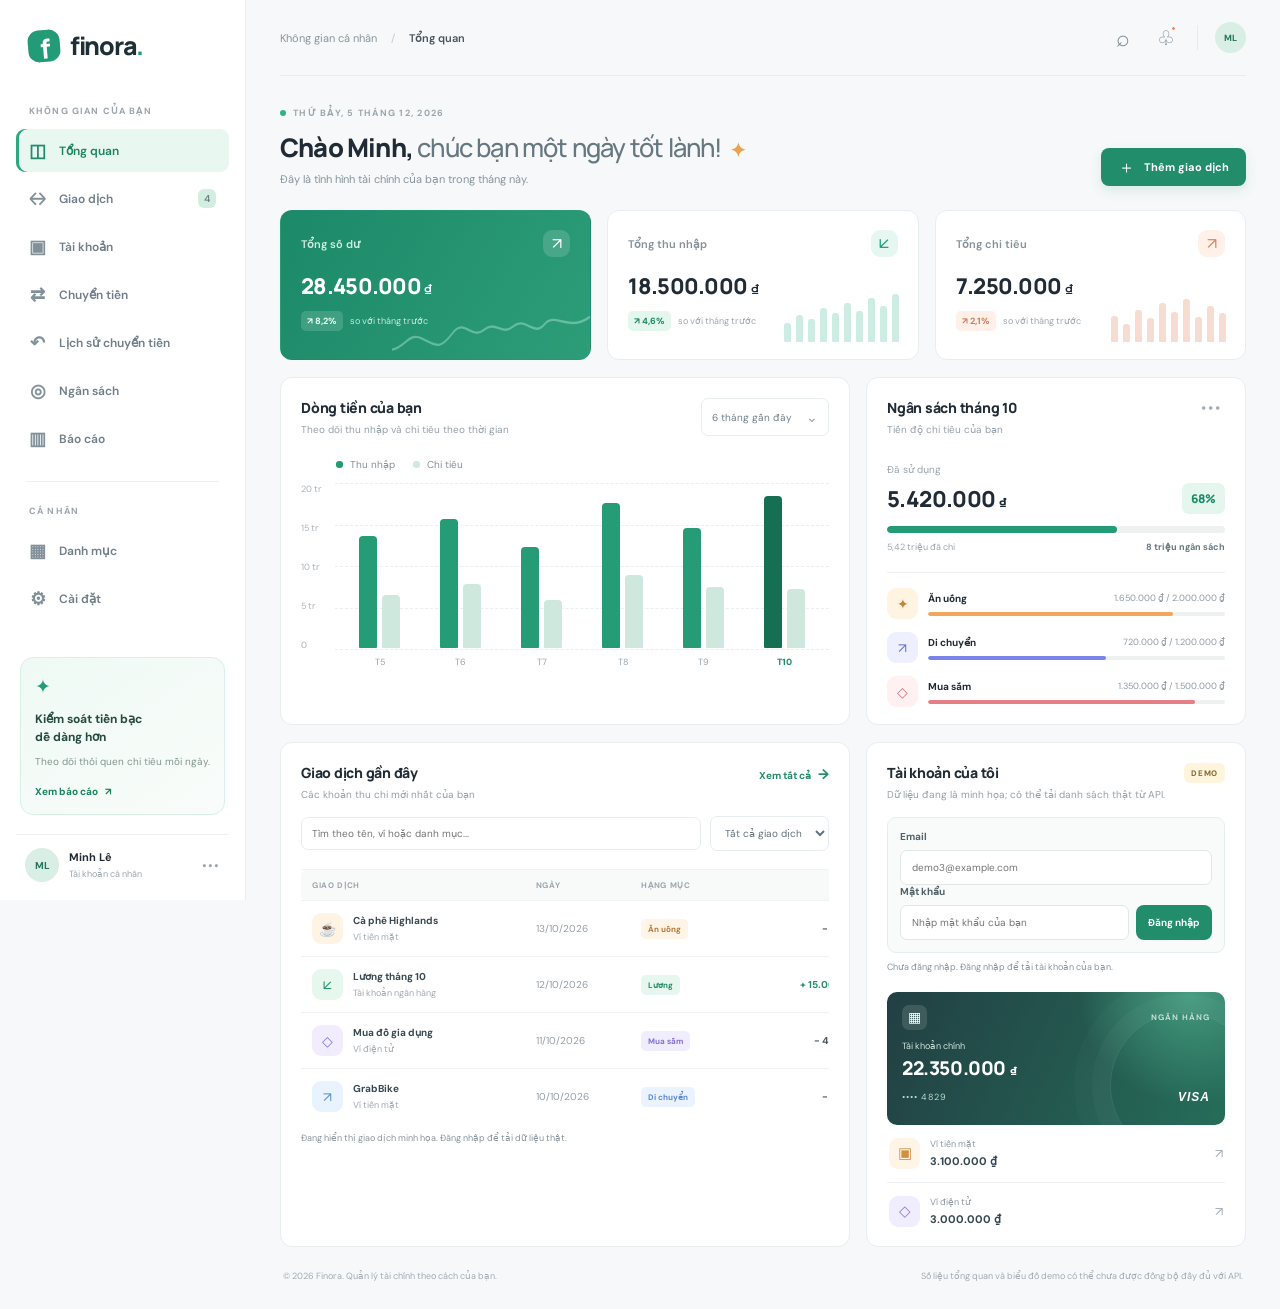
==== commit 3ac2e95c: "feat: add transaction summary statistics API" ====
--- a/frontend-prototype/index.html
+++ b/frontend-prototype/index.html
@@ -21,7 +21,7 @@
         <a class="nav-item" href="#accounts"><span class="nav-icon">▣</span><span>Tài khoản</span></a>
         <a class="nav-item" href="#apiTransferPanel"><span class="nav-icon">⇄</span><span>Chuyển tiền</span></a>
         <a class="nav-item" href="#transferHistoryPanel"><span class="nav-icon">↶</span><span>Lịch sử chuyển tiền</span></a>
-        <a class="nav-item" href="#budgets"><span class="nav-icon">◎</span><span>Ngân sách</span></a>
+        <a class="nav-item" href="#apiBudgetsPanel"><span class="nav-icon">◎</span><span>Ngân sách</span></a>
         <a class="nav-item" href="#reports"><span class="nav-icon">▥</span><span>Báo cáo</span></a>
       </nav>
 
@@ -112,7 +112,7 @@
           </div>
         </article>
 
-        <article class="panel budget-panel" id="budgets">
+        <article class="panel budget-panel" id="demoBudgetsPanel">
           <div class="panel-heading">
             <div><h2>Ngân sách tháng 10</h2><p>Tiến độ chi tiêu của bạn</p></div>
             <button class="more-button" aria-label="Tùy chọn">•••</button>
@@ -302,7 +302,35 @@
         </form>
       </section>
 
-      <footer class="page-footer"><span>© 2026 Finora. Quản lý tài chính theo cách của bạn.</span><span>Số liệu tổng quan và ngân sách demo có thể chưa được đồng bộ đầy đủ với API.</span></footer>
+      <section class="panel api-budgets-panel" id="apiBudgetsPanel" hidden>
+        <div class="panel-heading">
+          <div><h2>Ngân sách của bạn</h2><p>Ngân sách được lưu trong MySQL và tính từ giao dịch chi tiêu thực tế.</p></div>
+          <button class="api-secondary-button" id="refreshBudgetsBtn" type="button">Tải lại ngân sách</button>
+        </div>
+        <p class="api-connection-status" id="budgetApiStatus" role="status" aria-live="polite">Đăng nhập để quản lý ngân sách.</p>
+        <form class="api-budget-form" id="createBudgetForm">
+          <label for="newBudgetCategory">Danh mục chi tiêu
+            <select id="newBudgetCategory" name="danhMucId" required>
+              <option value="">Đăng nhập để tải danh mục</option>
+            </select>
+          </label>
+          <label for="newBudgetLimit">Giới hạn ngân sách (VND)
+            <input id="newBudgetLimit" name="soTienGioiHan" type="number" min="0.01" max="9999999999999999.99" step="0.01" placeholder="Ví dụ: 500000" required />
+          </label>
+          <label for="newBudgetStart">Từ ngày
+            <input id="newBudgetStart" name="tuNgay" type="date" required />
+          </label>
+          <label for="newBudgetEnd">Đến ngày
+            <input id="newBudgetEnd" name="denNgay" type="date" required />
+          </label>
+          <button class="primary-button api-create-button" id="createBudgetButton" type="submit">Tạo ngân sách</button>
+        </form>
+        <div class="api-budget-list" id="apiBudgetList">
+          <div class="api-budget-empty">Đăng nhập để tải ngân sách của bạn.</div>
+        </div>
+      </section>
+
+      <footer class="page-footer"><span>© 2026 Finora. Quản lý tài chính theo cách của bạn.</span><span>Số liệu tổng quan và biểu đồ demo có thể chưa được đồng bộ đầy đủ với API.</span></footer>
     </main>
   </div>
 
--- a/frontend-prototype/style.css
+++ b/frontend-prototype/style.css
@@ -320,3 +320,31 @@
 #transactionForm .modal-actions { flex-wrap: wrap; }
 #saveTransactionButton:disabled, #createCategoryButton:disabled { opacity: .65; cursor: wait; }
 @media (max-width: 700px) { .api-category-list { grid-template-columns: 1fr; } .api-category-form { grid-template-columns: 1fr; } .api-category-form .api-create-button { width: 100%; } }
+
+
+/* API-backed budget management */
+.api-budgets-panel { margin-top: 17px; padding: 20px; }
+.api-budgets-panel[hidden], #demoBudgetsPanel[hidden] { display: none !important; }
+.api-budget-form { display: grid; grid-template-columns: repeat(2, minmax(0, 1fr)); gap: 12px; margin: 16px 0 18px; padding: 14px; border: 1px solid #e7efea; border-radius: 10px; background: #fbfdfc; }
+.api-budget-form label { display: grid; gap: 7px; color: #52616a; font-size: 10px; font-weight: 700; }
+.api-budget-form input, .api-budget-form select { width: 100%; min-width: 0; border: 1px solid #dfe8e3; border-radius: 8px; padding: 11px 12px; color: #344650; background: #fff; font: inherit; font-size: 11px; outline: none; }
+.api-budget-form input:focus, .api-budget-form select:focus { border-color: #239b77; box-shadow: 0 0 0 3px #239b7718; }
+.api-budget-form .api-create-button { align-self: end; justify-content: center; min-height: 38px; }
+.api-budget-list { display: grid; grid-template-columns: repeat(2, minmax(0, 1fr)); gap: 12px; }
+.api-budget-card { min-width: 0; padding: 15px; border: 1px solid #e7efea; border-radius: 11px; background: #fff; }
+.api-budget-card-top { display: flex; justify-content: space-between; align-items: flex-start; gap: 10px; }
+.api-budget-card-top > div { display: grid; gap: 5px; }
+.api-budget-card-top strong { font-size: 12px; color: #273a35; overflow-wrap: anywhere; }
+.api-budget-period { color: #87949d; font-size: 9px; }
+.api-budget-percent { display: inline-flex; flex-shrink: 0; align-items: center; border-radius: 999px; padding: 5px 8px; color: #177a5e; background: #e7f7f0; font-size: 10px; font-weight: 800; }
+.api-budget-percent.is-over { color: #a94343; background: #fff0ed; }
+.api-budget-progress { height: 7px; margin: 15px 0 11px; overflow: hidden; border-radius: 999px; background: #edf3ef; }
+.api-budget-progress span { display: block; height: 100%; border-radius: inherit; background: #239b77; transition: width .2s ease; }
+.api-budget-progress span.is-over { background: #d56464; }
+.api-budget-amounts { display: flex; justify-content: space-between; flex-wrap: wrap; gap: 8px; color: #87949d; font-size: 9px; }
+.api-budget-amounts strong { display: block; margin-top: 4px; color: #344650; font-size: 11px; }
+.api-budget-card-foot { display: flex; justify-content: space-between; gap: 8px; margin-top: 13px; padding-top: 10px; border-top: 1px solid #edf1ef; color: #188460; font-size: 10px; font-weight: 700; }
+.api-budget-card-foot span:last-child { color: #91a098; font-weight: 500; white-space: nowrap; }
+.api-budget-empty { grid-column: 1 / -1; padding: 22px 12px; border: 1px dashed #dfe8e3; border-radius: 9px; color: #87949d; text-align: center; font-size: 11px; }
+#refreshBudgetsBtn:disabled, #createBudgetButton:disabled { opacity: .65; cursor: wait; }
+@media (max-width: 700px) { .api-budgets-panel { padding: 15px 12px; } .api-budget-form, .api-budget-list { grid-template-columns: 1fr; } .api-budgets-panel .panel-heading { align-items: flex-start; flex-direction: column; gap: 10px; } .api-budgets-panel #refreshBudgetsBtn { width: 100%; } }
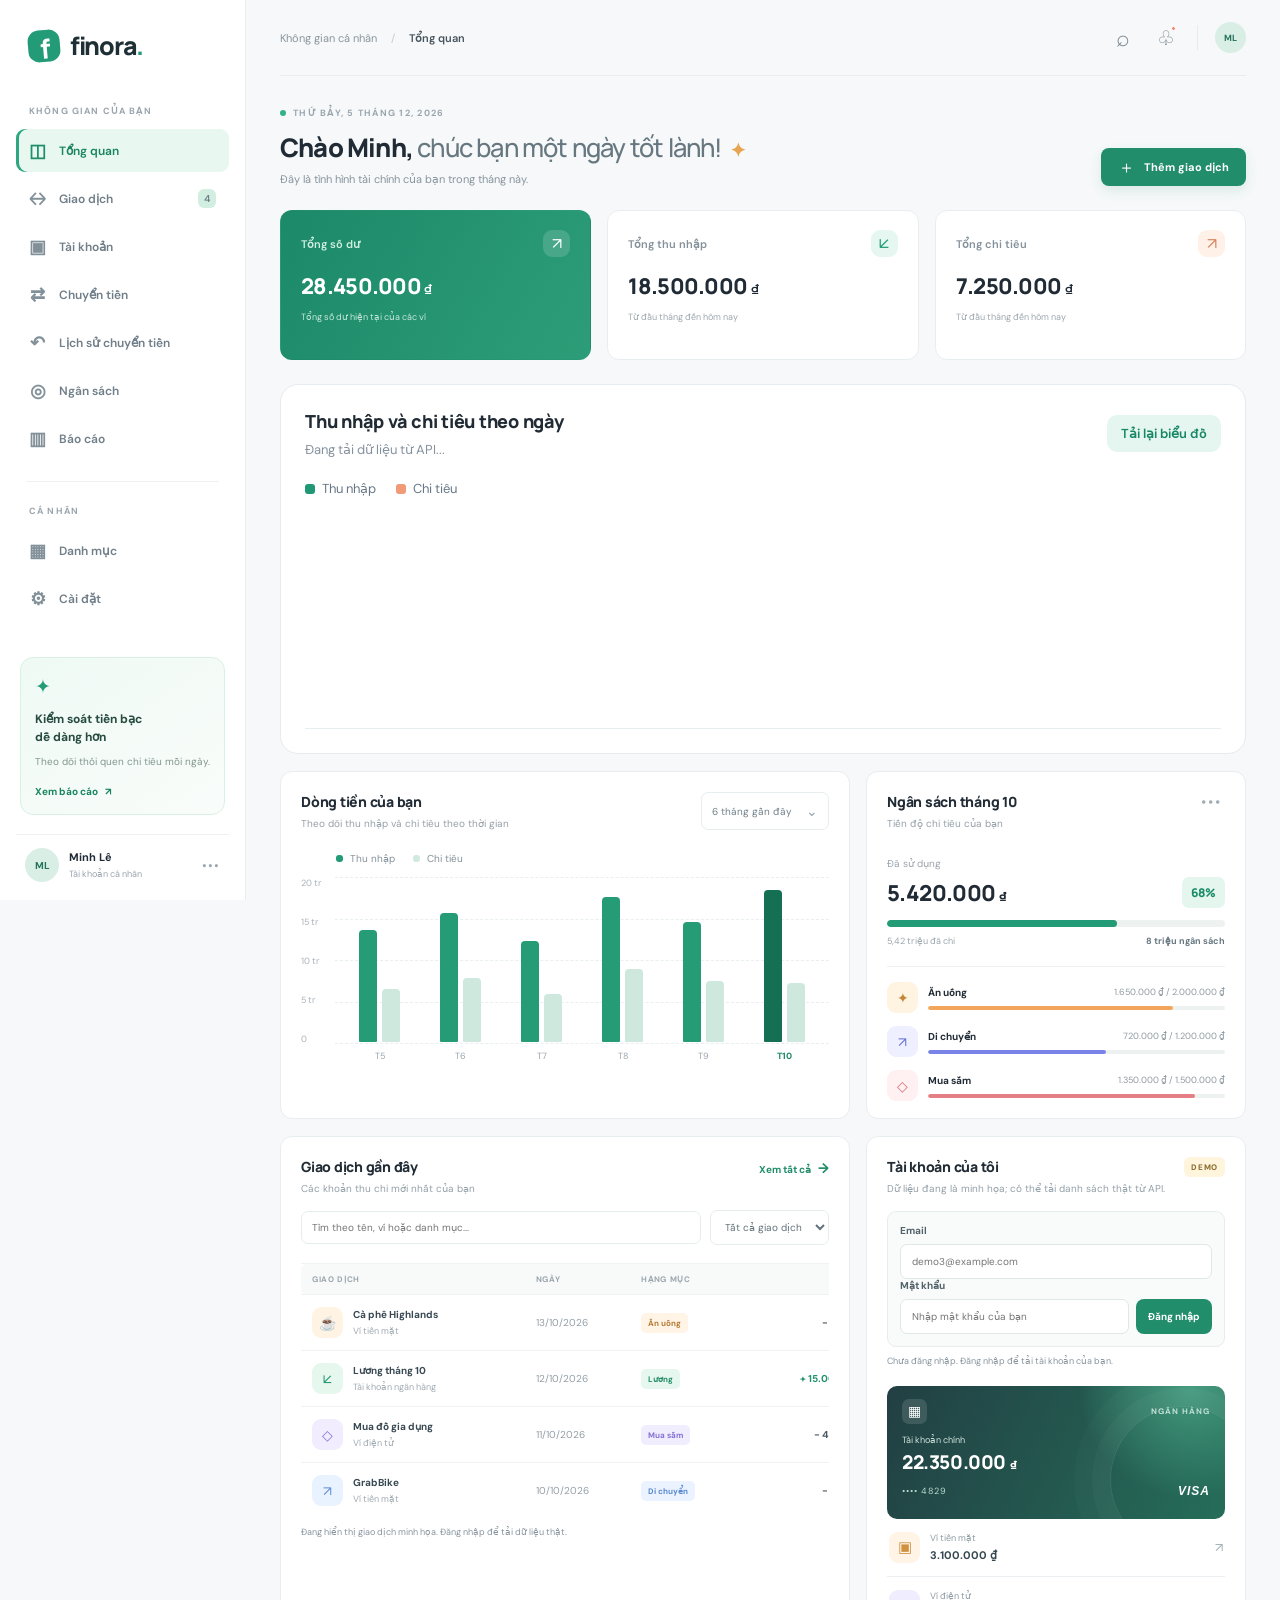
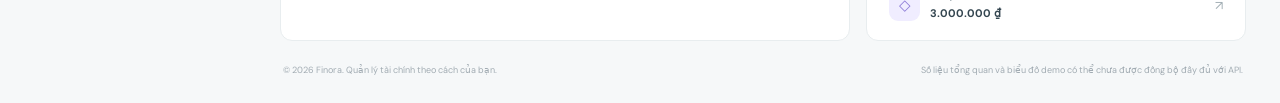
==== commit fc6c331e: "feat: add daily income and expense chart from API" ====
--- a/frontend-prototype/index.html
+++ b/frontend-prototype/index.html
@@ -70,23 +70,68 @@
 
       <section class="summary-grid" aria-label="Tóm tắt tài chính">
         <article class="summary-card balance-card">
-          <div class="card-top"><span class="card-label">Tổng số dư</span><span class="card-symbol balance-symbol">↗</span></div>
-          <div class="amount" id="balanceAmount">28.450.000 <small>₫</small></div>
-          <div class="summary-bottom"><span class="trend positive">↗ 8,2%</span><span>so với tháng trước</span></div>
-          <div class="balance-sparkline" aria-hidden="true"><svg viewBox="0 0 300 48" preserveAspectRatio="none"><path d="M0 37 C20 35 25 18 45 25 S72 38 91 20 S120 27 139 16 S166 23 184 12 S215 24 231 10 S267 19 300 2" fill="none" stroke="currentColor" stroke-width="2.5" stroke-linecap="round"/></svg></div>
-        </article>
+          <div class="card-top">
+            <span class="card-label">Tổng số dư</span>
+            <span class="card-symbol balance-symbol">↗</span>
+          </div>
+
+          <div class="amount" id="balanceAmount">—</div>
+
+          <div class="summary-bottom">
+            <span>Tổng số dư hiện tại của các ví</span>
+          </div>
+        </article>
+
         <article class="summary-card">
-          <div class="card-top"><span class="card-label">Tổng thu nhập</span><span class="card-symbol income-symbol">↙</span></div>
-          <div class="amount" id="incomeAmount">18.500.000 <small>₫</small></div>
-          <div class="summary-bottom"><span class="trend positive">↗ 4,6%</span><span>so với tháng trước</span></div>
-          <div class="mini-bars income-bars" aria-hidden="true"><i style="height:19px"></i><i style="height:27px"></i><i style="height:23px"></i><i style="height:34px"></i><i style="height:29px"></i><i style="height:39px"></i><i style="height:31px"></i><i style="height:44px"></i><i style="height:36px"></i><i style="height:48px"></i></div>
-        </article>
+          <div class="card-top">
+            <span class="card-label">Tổng thu nhập</span>
+            <span class="card-symbol income-symbol">↙</span>
+          </div>
+
+          <div class="amount" id="incomeAmount">—</div>
+
+          <div class="summary-bottom">
+            <span>Từ đầu tháng đến hôm nay</span>
+          </div>
+        </article>
+
         <article class="summary-card">
-          <div class="card-top"><span class="card-label">Tổng chi tiêu</span><span class="card-symbol expense-symbol">↗</span></div>
-          <div class="amount" id="expenseAmount">7.250.000 <small>₫</small></div>
-          <div class="summary-bottom"><span class="trend negative">↗ 2,1%</span><span>so với tháng trước</span></div>
-          <div class="mini-bars expense-bars" aria-hidden="true"><i style="height:26px"></i><i style="height:18px"></i><i style="height:32px"></i><i style="height:24px"></i><i style="height:39px"></i><i style="height:30px"></i><i style="height:43px"></i><i style="height:25px"></i><i style="height:36px"></i><i style="height:29px"></i></div>
-        </article>
+          <div class="card-top">
+            <span class="card-label">Tổng chi tiêu</span>
+            <span class="card-symbol expense-symbol">↗</span>
+          </div>
+
+          <div class="amount" id="expenseAmount">—</div>
+
+          <div class="summary-bottom">
+            <span>Từ đầu tháng đến hôm nay</span>
+          </div>
+        </article>
+      </section>
+
+      <section class="daily-chart-card" aria-labelledby="dailyChartTitle">
+        <div class="daily-chart-header">
+          <div>
+            <h2 id="dailyChartTitle">Thu nhập và chi tiêu theo ngày</h2>
+            <p id="dailyChartPeriod">Đang tải dữ liệu từ API...</p>
+          </div>
+
+          <button type="button" id="refreshDailyChartBtn">
+            Tải lại biểu đồ
+          </button>
+        </div>
+
+        <div class="daily-chart-legend">
+          <span><i class="legend-income"></i> Thu nhập</span>
+          <span><i class="legend-expense"></i> Chi tiêu</span>
+        </div>
+
+        <p id="dailyChartStatus" class="api-connection-status"
+          role="status" aria-live="polite"></p>
+
+        <div id="dailyChartPlot" class="daily-chart-plot"
+            aria-label="Biểu đồ thu nhập và chi tiêu theo ngày">
+        </div>
       </section>
 
       <section class="middle-grid">
--- a/frontend-prototype/style.css
+++ b/frontend-prototype/style.css
@@ -348,3 +348,133 @@
 .api-budget-empty { grid-column: 1 / -1; padding: 22px 12px; border: 1px dashed #dfe8e3; border-radius: 9px; color: #87949d; text-align: center; font-size: 11px; }
 #refreshBudgetsBtn:disabled, #createBudgetButton:disabled { opacity: .65; cursor: wait; }
 @media (max-width: 700px) { .api-budgets-panel { padding: 15px 12px; } .api-budget-form, .api-budget-list { grid-template-columns: 1fr; } .api-budgets-panel .panel-heading { align-items: flex-start; flex-direction: column; gap: 10px; } .api-budgets-panel #refreshBudgetsBtn { width: 100%; } }
+
+.daily-chart-card {
+  margin-top: 24px;
+  padding: 24px;
+  background: #ffffff;
+  border: 1px solid #e5ebef;
+  border-radius: 18px;
+  min-width: 0;
+}
+
+.daily-chart-header {
+  display: flex;
+  align-items: center;
+  justify-content: space-between;
+  gap: 16px;
+  flex-wrap: wrap;
+}
+
+.daily-chart-header h2 {
+  margin: 0;
+  font-size: 18px;
+}
+
+.daily-chart-header p {
+  margin: 8px 0 0;
+  color: #84919e;
+  font-size: 13px;
+}
+
+#refreshDailyChartBtn {
+  padding: 10px 14px;
+  border: 0;
+  border-radius: 10px;
+  background: #e5f5ef;
+  color: #168765;
+  font-weight: 600;
+  cursor: pointer;
+}
+
+#refreshDailyChartBtn:disabled {
+  opacity: 0.6;
+  cursor: wait;
+}
+
+.daily-chart-legend {
+  display: flex;
+  gap: 20px;
+  margin: 22px 0 12px;
+  font-size: 13px;
+  color: #687787;
+}
+
+.daily-chart-legend span {
+  display: flex;
+  align-items: center;
+  gap: 7px;
+}
+
+.daily-chart-legend i {
+  display: inline-block;
+  width: 10px;
+  height: 10px;
+  border-radius: 3px;
+}
+
+.legend-income {
+  background: #209875;
+}
+
+.legend-expense {
+  background: #f19a78;
+}
+
+.daily-chart-plot {
+  display: flex;
+  align-items: stretch;
+  gap: 8px;
+  min-height: 220px;
+  overflow-x: auto;
+  padding: 16px 4px 4px;
+  border-bottom: 1px solid #e8edf0;
+}
+
+.daily-chart-day {
+  display: flex;
+  flex: 1 0 22px;
+  flex-direction: column;
+  justify-content: flex-end;
+  min-width: 22px;
+}
+
+.daily-chart-bars {
+  display: flex;
+  align-items: flex-end;
+  justify-content: center;
+  gap: 3px;
+  height: 180px;
+}
+
+.daily-chart-bar {
+  width: 9px;
+  min-height: 2px;
+  border-radius: 4px 4px 0 0;
+}
+
+.daily-chart-bar.income {
+  background: #209875;
+}
+
+.daily-chart-bar.expense {
+  background: #f19a78;
+}
+
+.daily-chart-day-label {
+  min-height: 18px;
+  margin-top: 8px;
+  text-align: center;
+  font-size: 10px;
+  color: #84919e;
+}
+
+@media (max-width: 600px) {
+  .daily-chart-card {
+    padding: 16px;
+  }
+
+  .daily-chart-plot {
+    gap: 5px;
+  }
+}
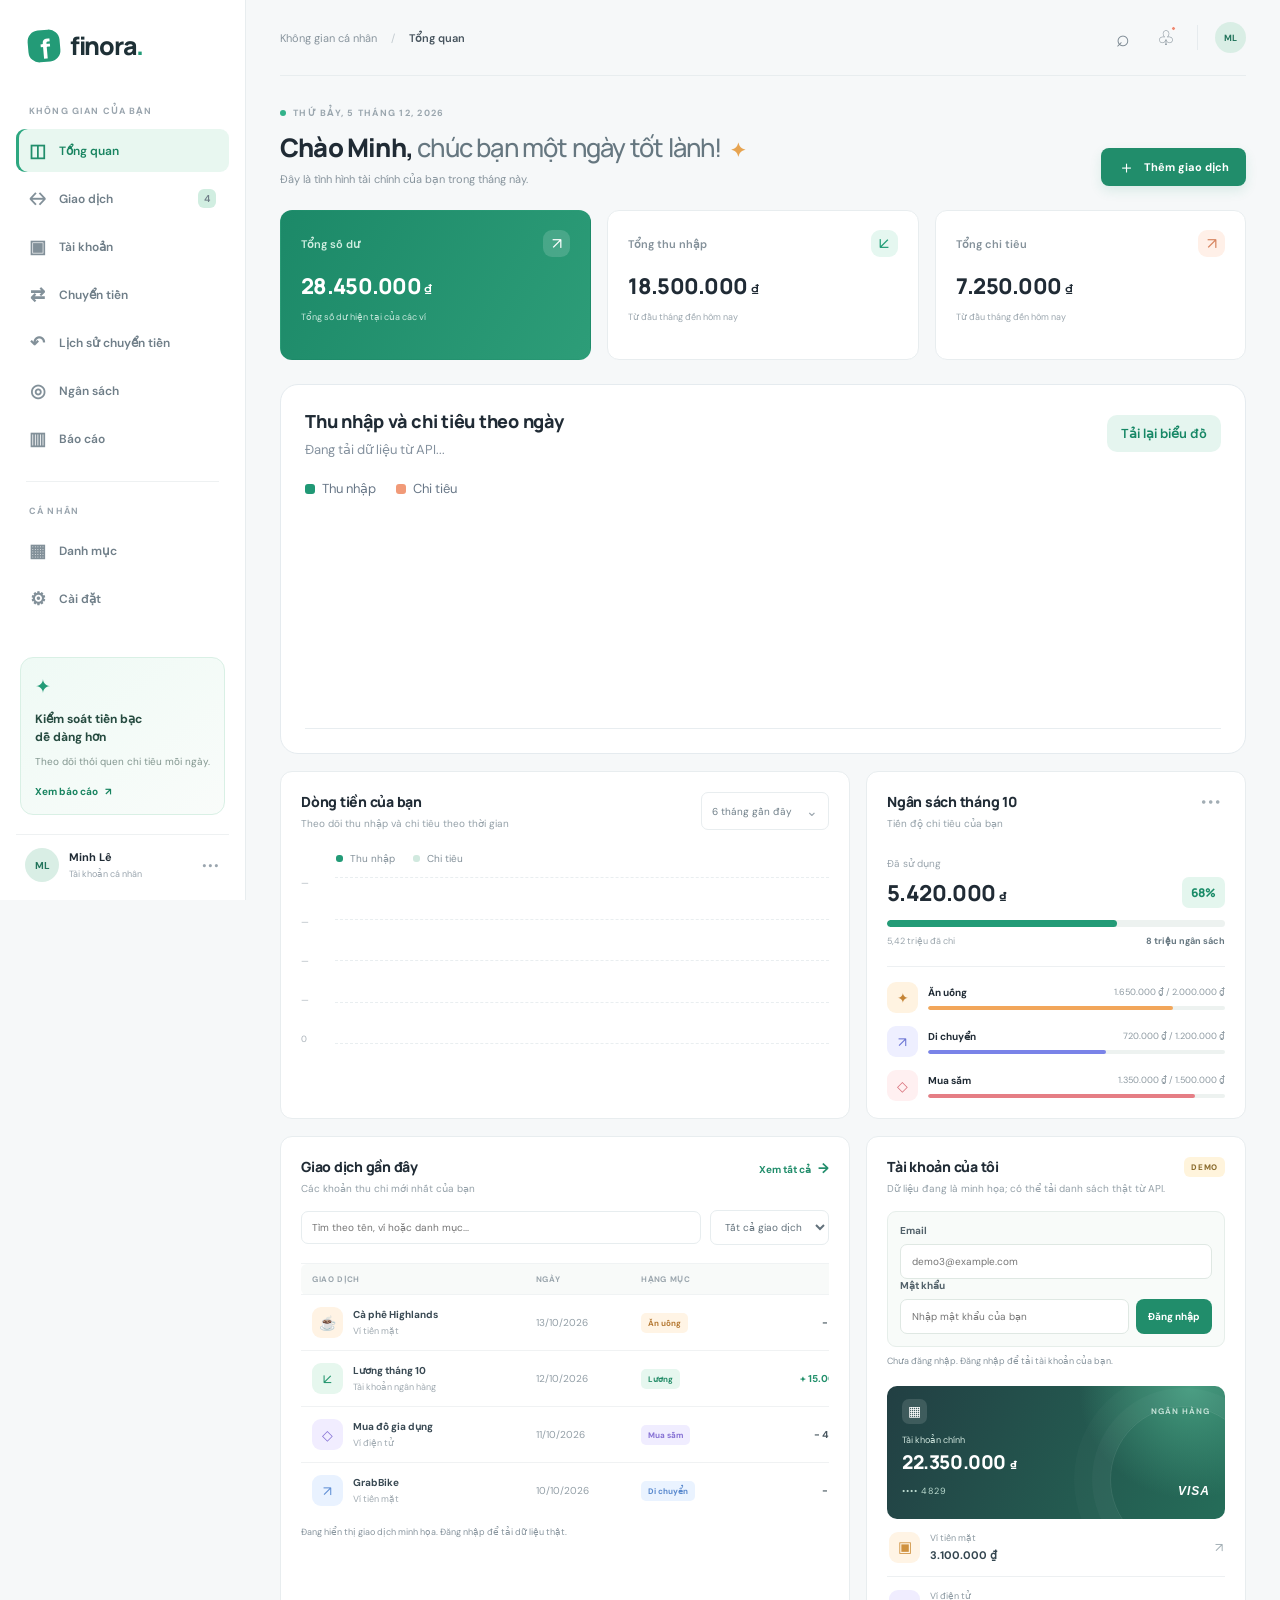
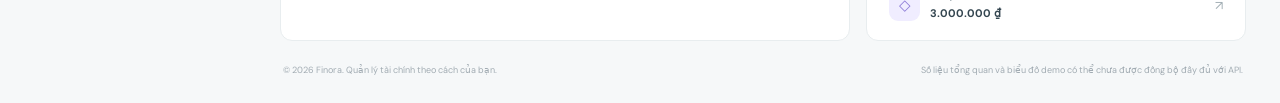
==== commit e7ed768c: "feat: replace dashboard chart mock data with API statistics" ====
--- a/frontend-prototype/index.html
+++ b/frontend-prototype/index.html
@@ -142,16 +142,16 @@
           </div>
           <div class="chart-legend"><span><i class="legend-dot income-dot"></i> Thu nhập</span><span><i class="legend-dot expense-dot"></i> Chi tiêu</span></div>
           <div class="chart-area">
-            <div class="y-labels"><span>20 tr</span><span>15 tr</span><span>10 tr</span><span>5 tr</span><span>0</span></div>
+            <div class="y-labels">
+              <span>—</span>
+              <span>—</span>
+              <span>—</span>
+              <span>—</span>
+              <span>0</span>
+            </div>
             <div class="plot-area">
               <div class="grid-lines"><i></i><i></i><i></i><i></i><i></i></div>
               <div class="bar-groups">
-                <div class="bar-group"><div class="bar-pair"><i class="bar income" style="height:68%"></i><i class="bar expense" style="height:32%"></i></div><span>T5</span></div>
-                <div class="bar-group"><div class="bar-pair"><i class="bar income" style="height:78%"></i><i class="bar expense" style="height:39%"></i></div><span>T6</span></div>
-                <div class="bar-group"><div class="bar-pair"><i class="bar income" style="height:61%"></i><i class="bar expense" style="height:29%"></i></div><span>T7</span></div>
-                <div class="bar-group"><div class="bar-pair"><i class="bar income" style="height:88%"></i><i class="bar expense" style="height:44%"></i></div><span>T8</span></div>
-                <div class="bar-group"><div class="bar-pair"><i class="bar income" style="height:73%"></i><i class="bar expense" style="height:37%"></i></div><span>T9</span></div>
-                <div class="bar-group current"><div class="bar-pair"><i class="bar income" style="height:92%"></i><i class="bar expense" style="height:36%"></i></div><span>T10</span></div>
               </div>
             </div>
           </div>
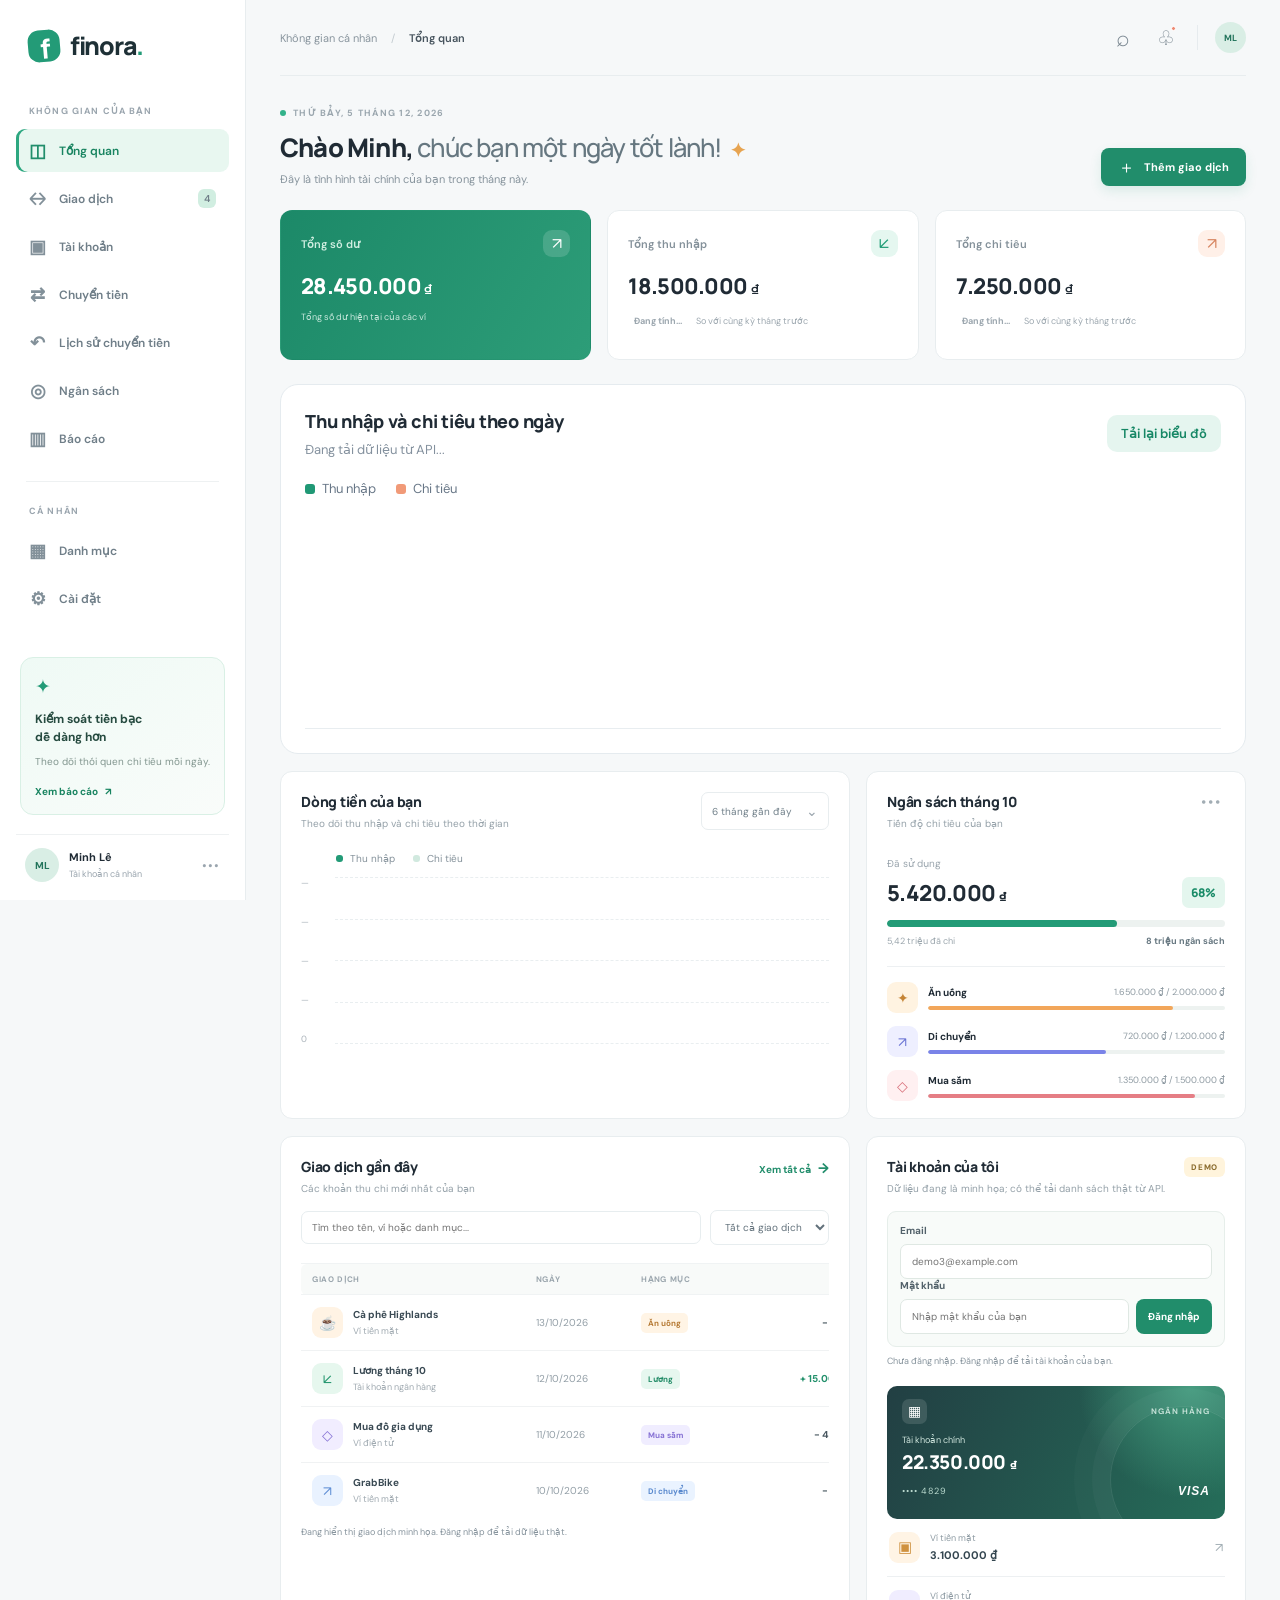
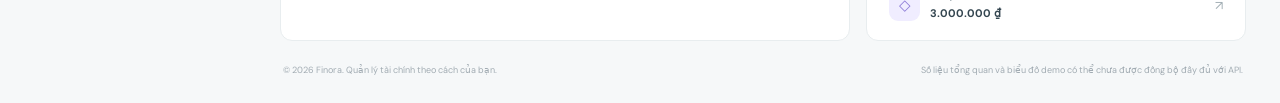
==== commit e52ac060: "feat: connect dashboard summaries and charts to live API data" ====
--- a/frontend-prototype/index.html
+++ b/frontend-prototype/index.html
@@ -91,7 +91,8 @@
           <div class="amount" id="incomeAmount">—</div>
 
           <div class="summary-bottom">
-            <span>Từ đầu tháng đến hôm nay</span>
+            <span class="trend" id="incomeTrend">Đang tính...</span>
+            <span id="incomePeriodLabel">So với cùng kỳ tháng trước</span>
           </div>
         </article>
 
@@ -104,7 +105,8 @@
           <div class="amount" id="expenseAmount">—</div>
 
           <div class="summary-bottom">
-            <span>Từ đầu tháng đến hôm nay</span>
+            <span class="trend" id="expenseTrend">Đang tính...</span>
+            <span id="expensePeriodLabel">So với cùng kỳ tháng trước</span>
           </div>
         </article>
       </section>
--- a/frontend-prototype/style.css
+++ b/frontend-prototype/style.css
@@ -477,4 +477,21 @@
   .daily-chart-plot {
     gap: 5px;
   }
+}
+
+.summary-bottom {
+  display: flex;
+  align-items: center;
+  flex-wrap: wrap;
+  gap: 8px;
+}
+
+.summary-bottom .trend {
+  white-space: nowrap;
+  flex-shrink: 0;
+}
+
+.summary-bottom > span:not(.trend) {
+  min-width: 0;
+  overflow-wrap: break-word;
 }
